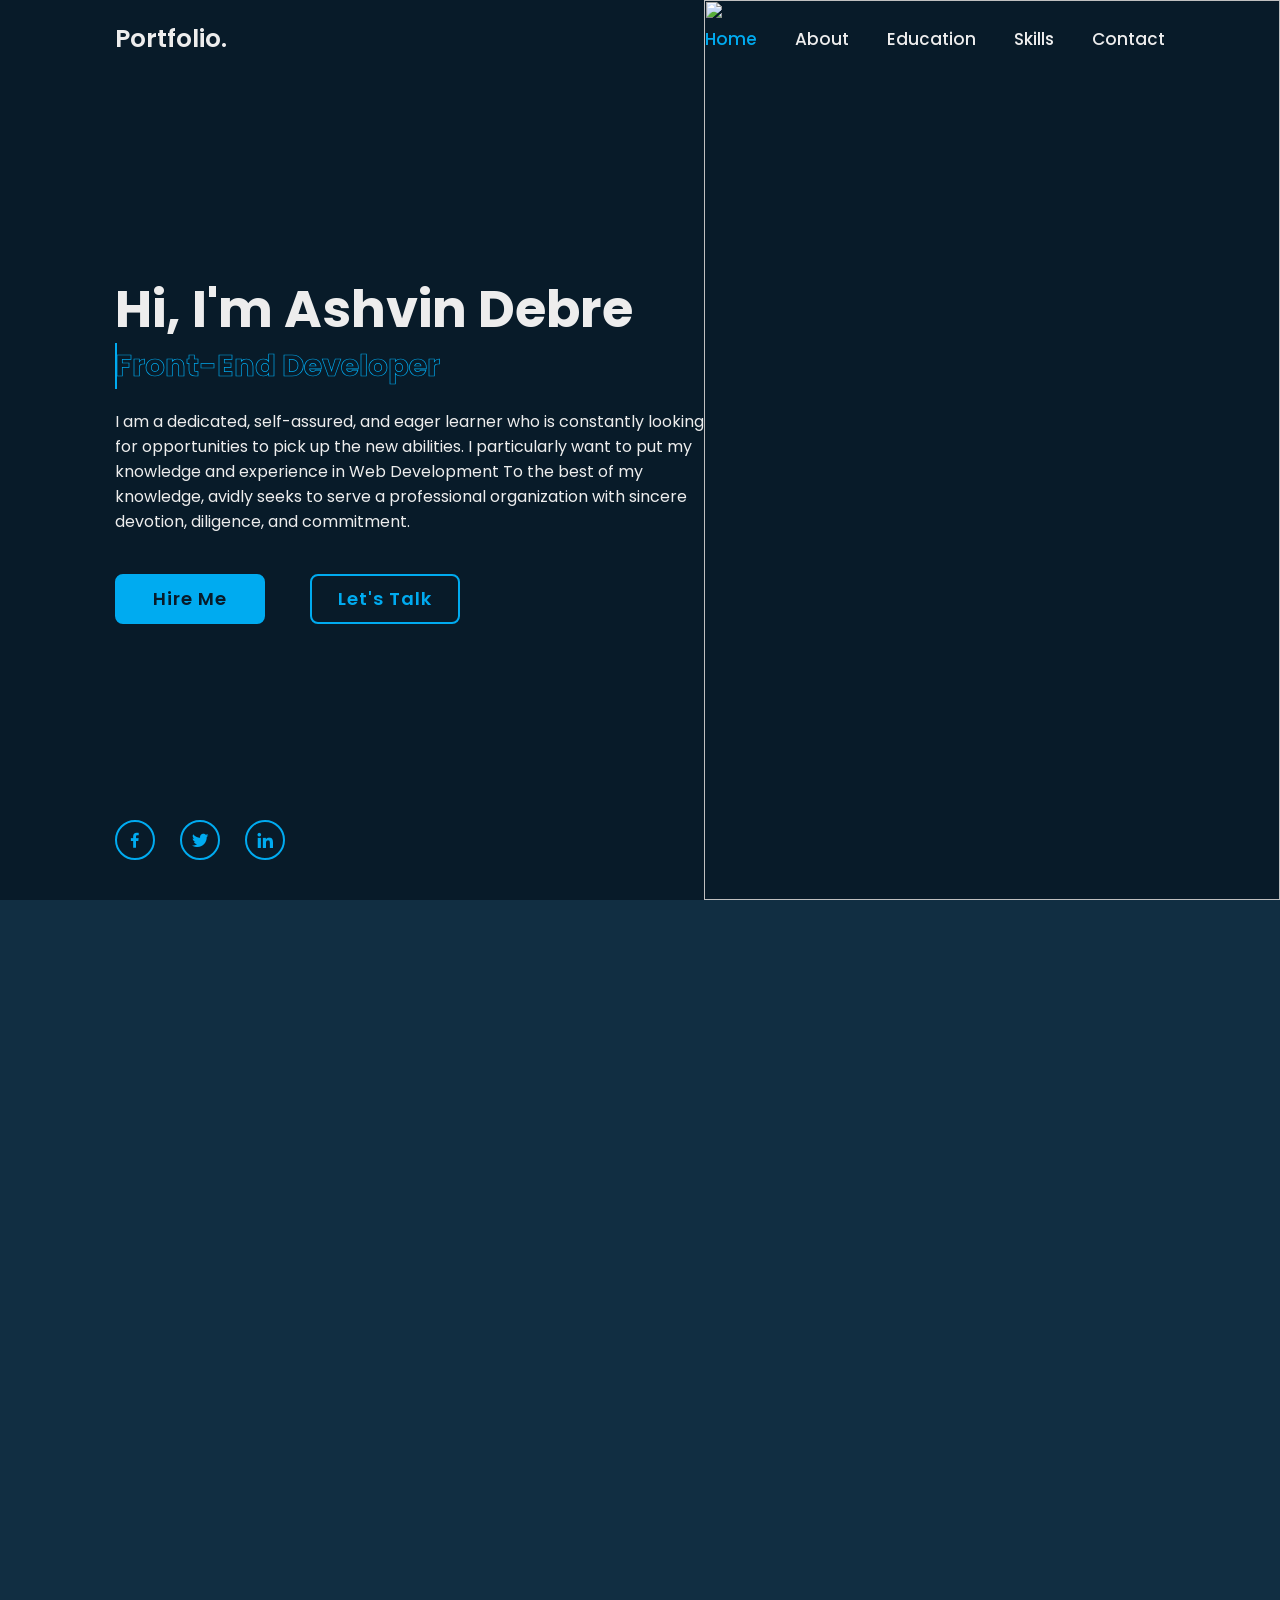
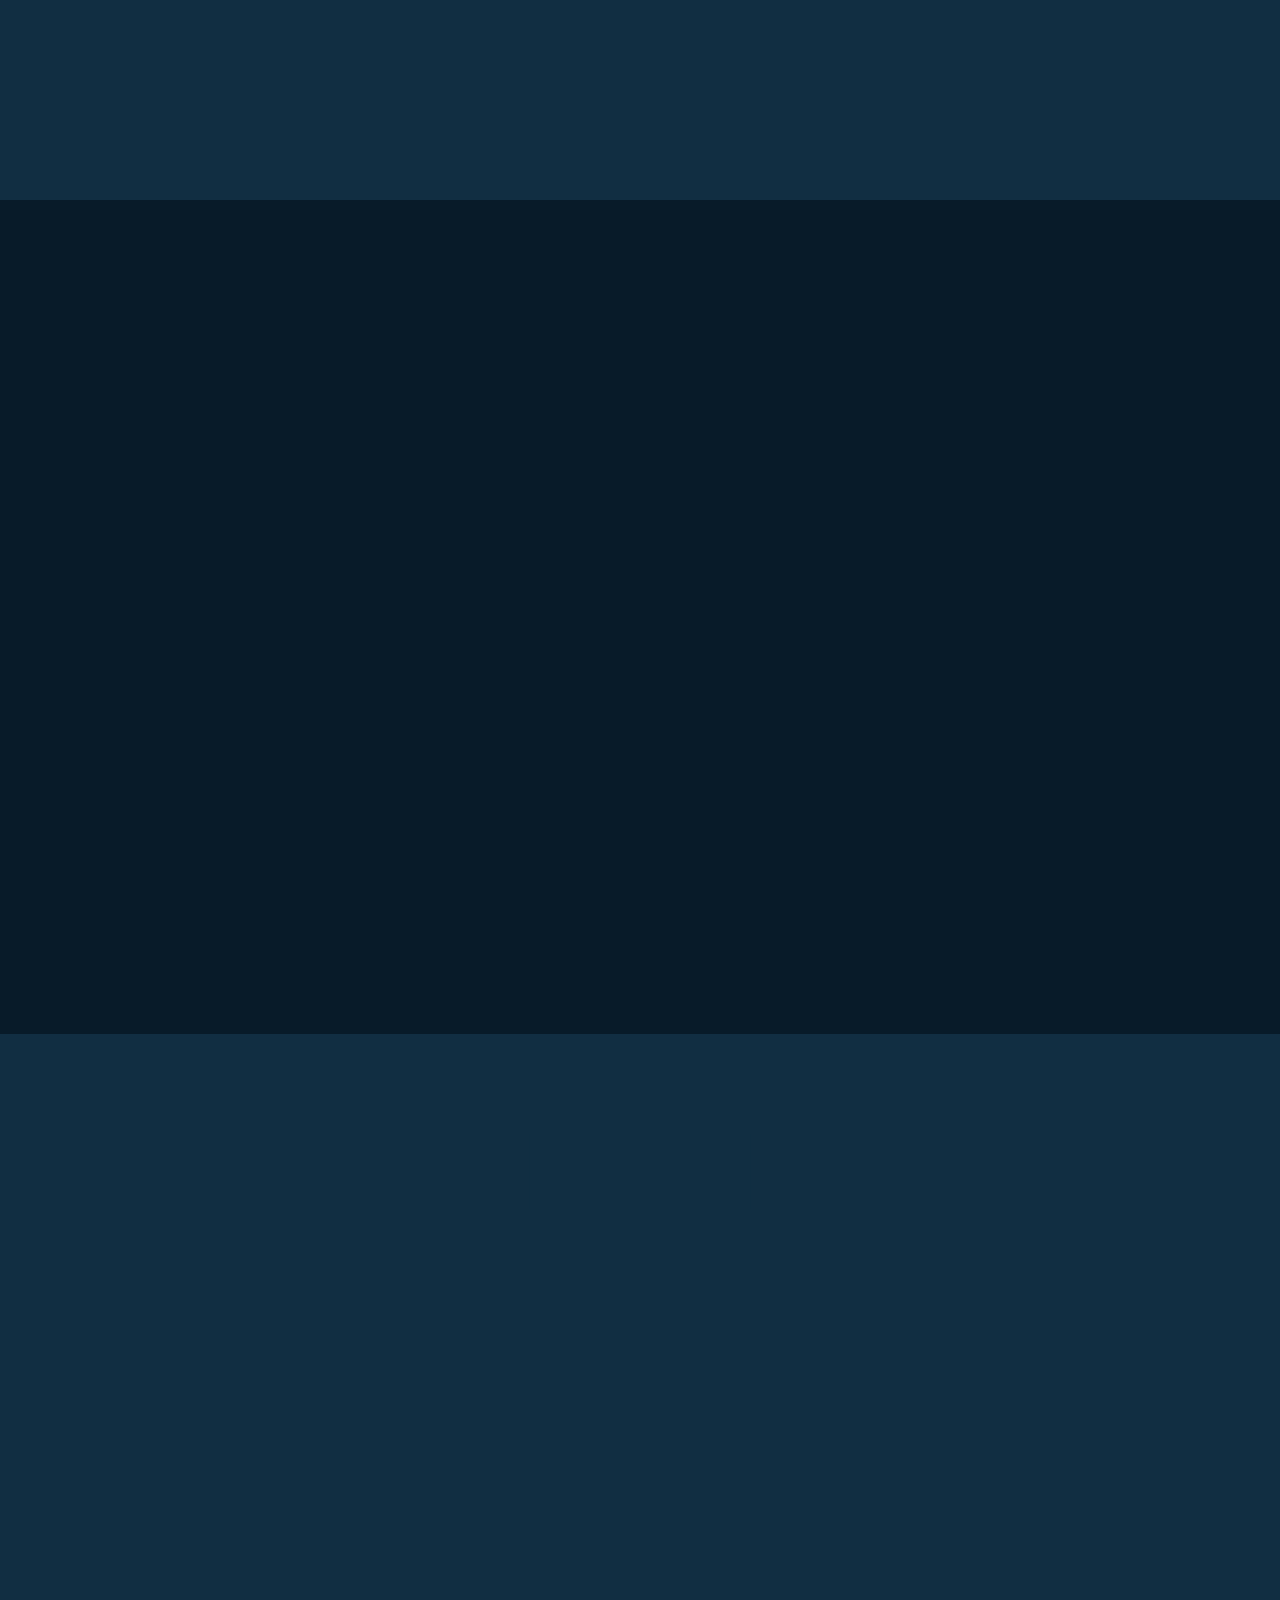
==== index.html @ 617d9e07 "Add files via upload" ====
<!DOCTYPE html>
<html lang="en">

<head>
    <meta charset="UTF-8">
    <meta http-equiv="X-UA-Compatible" content="IE=edge">
    <meta name="viewport" content="width=device-width, initial-scale=1.0">
    <title>Responsive Potfolio</title>

    <link rel="stylesheet" href="style.css">

 
    <link href='https://unpkg.com/boxicons@2.1.4/css/boxicons.min.css' rel='stylesheet'>
</head>

<body>
    <header class="header">
        <a href="#" class="logo">Portfolio.<span class="animate" style="--i:1;"></span></a>

        <div class="bx bx-menu" id="menu-icon"><span class="animate" style="--i:2;"></span></div>

        <nav class="navbar">
            <a href="#home" class="active">Home</a>
            <a href="#about">About</a>
            <a href="#education">Education</a>
            <a href="#skills">Skills</a>
            <a href="#contact">Contact</a>

            <span class="active-nav"></span>
            <span class="animate" style="--i:2;"></span>
        </nav>
    </header>
    <section class="home show-animate" id="home">
        <div class="home-content">
            <h1>Hi, I'm <span>Ashvin Debre</span><span class="animate" style="--i:2;"></span></h1>
            <div class="text-animate">
                <h3>Front-End Developer</h3>
                <span class="animate" style="--i:3;"></span>
            </div>
            <p>I am a dedicated, self-assured, and eager learner who is constantly looking for opportunities to pick up
                the new abilities.
                I particularly want to put my knowledge and experience in Web Development 
                To the best of my knowledge, avidly seeks to serve a professional organization with sincere devotion,
                diligence, and commitment.
                <span class="animate" style="--i:4;"></span>
            </p>

            <div class="btn-box">
                <a href="#" class="btn">Hire Me</a>
                <a href="#" class="btn">Let's Talk</a>
                <span class="animate" style="--i:5;"></span>
            </div>
        </div>

        <div class="home-sci">
            <a href="#"><i class='bx bxl-facebook'></i></a>
            <a href="#"><i class='bx bxl-twitter'></i></a>
            <a href="https://www.linkedin.com/in/ashvin-debre-424346283 "><i class='bx bxl-linkedin'></i></a>
            <span class="animate" style="--i:6;"></span>
        </div>

        <div class="home-imgHover">
            <img src="web.jpg" alt="">
        </div>
        <span class="animate home-img" style="--i:7;"></span>
    </section>
    <section class="about" id="about">
        <h2 class="heading">About <span>Me</span><span class="animate scroll" style="--i:1;"></span></h2>

        <div class="about-img">
            <img src="Ashvin.jpg" alt="">
            <span class="circle-spin"></span>
            <span class="animate scroll" style="--i:2;"></span>
        </div>

        <div class="about-content">
            <h3>Hi there! Glad to see you here.<span class="animate scroll" style="--i:3;"></span></h3>
            <p>Hello! Ashvin Debre here. A technology fanatic!<br>
                Currently, I am enrolled in the Department of
                Computer Science and Engineering at Prof Ram Meghe College of Engineering & Management Badnera.
                My early education was
                completed from Maharashtra Vidhyalaya Pune.
                <span class="animate scroll" style="--i:4;"></span>
            </p>

            <div class="btn-box btns">
                <a href="#contact" class="btn">Contact Me</a>
                <span class="animate scroll" style="--i:5;"></span>
            </div>
        </div>
    </section>
    <section class="education" id="education">
        <h2 class="heading">My <span>Journey</span><span class="animate scroll" style="--i:1;"></span></h2>

        <div class="education-row">
            <div class="education-column">
                <h3 class="title">Education<span class="animate scroll" style="--i:2;"></span></h3>

                <div class="education-box">
                    <div class="education-content">
                        <div class="content">
                            <div class="year"><i class='bx bxs-calendar'></i> 2019 - 2020</div>
                            <h3>SSC-Board</h3>
                            <p>My ssc board is completed from SFL High School,Dhamangoan with 87.20% scored</p>
                        </div>
                    </div>

                    <div class="education-content">
                        <div class="content">
                            <div class="year"><i class='bx bxs-calendar'></i> 2021 - 2022</div>
                            <h3>HSC-Board</h3>
                            <p>My hsc board is completed from Maharashtra Vidhyalaya Pune with 77.40% Scored</p>
                        </div>
                    </div>

                    <div class="education-content">
                        <div class="content">
                            <div class="year"><i class='bx bxs-calendar'></i> 2022 - 2026</div>
                            <h3>Bachelor of Engineering</h3>
                            <p>I am currently studing in Prof Ram Meghe College of Engineering & Management Badnera and my current CGPA is 7.54 </p>
                        </div>
                    </div>

                    <span class="animate scroll" style="--i:3;"></span>
                </div>
            </div>

            <div class="education-column">
                <h3 class="title">Experience<span class="animate scroll" style="--i:5;"></span></h3>

                <div class="education-box">
                    <div class="education-content">
                        <div class="content">
                            <div class="year"><i class='bx bxs-calendar'></i>5 aug 2024 - 5 sept 2024</div>
                            <h3>Codsoft - Company</h3>
                            <p>i completed my internship from codsoft pvt.ltd in web-development field</p>
                        </div>
                    </div>

                    <div class="education-content">
                        <div class="content">
                            <div class="year"><i class='bx bxs-calendar'></i> 1 sept 2024 - 1 oct 2024</div>
                            <h3>Octanet - Company</h3>
                            <p>i am working in octanet pvt.ltd in web-development field for 1 month</p>
                        </div>
                    </div>

                   

                    <span class="animate scroll" style="--i:6;"></span>
                </div>
            </div>
        </div>
    </section>
    <section class="skills" id="skills">
        <h2 class="heading">My <span>Skills</span><span class="animate scroll" style="--i:1;"></span></h2>

        <div class="skills-row">
            <div class="skills-column">
                <h3 class="title">Coding Skills<span class="animate scroll" style="--i:2;"></span></h3>

                <div class="skills-box">
                    <div class="skills-content">
                        <div class="progress">
                            <h3>HTML <span>90%</span></h3>
                            <div class="bar"><span></span></div>
                        </div>

                        <div class="progress">
                            <h3>CSS <span>80%</span></h3>
                            <div class="bar"><span></span></div>
                        </div>

                        <div class="progress">
                            <h3>JavaScript <span>65%</span></h3>
                            <div class="bar"><span></span></div>
                        </div>

                        <div class="progress">
                            <h3>Python <span>75%</span></h3>
                            <div class="bar"><span></span></div>
                        </div>
                    </div>

                    <span class="animate scroll" style="--i:3;"></span>
                </div>
            </div>

            <div class="skills-column">
                <h3 class="title">Professional Skills<span class="animate scroll" style="--i:5;"></span></h3>

                <div class="skills-box">
                    <div class="skills-content">
                        <div class="progress">
                            <h3>Communication <span>95%</span></h3>
                            <div class="bar"><span></span></div>
                        </div>

                        <div class="progress">
                            <h3>Web Development <span>70%</span></h3>
                            <div class="bar"><span></span></div>
                        </div>

                        <div class="progress">
                            <h3>Leadership <span>75%</span></h3>
                            <div class="bar"><span></span></div>
                        </div>

                        <div class="progress">
                            <h3>Problem solving <span>67%</span></h3>
                            <div class="bar"><span></span></div>
                        </div>
                    </div>

                    <span class="animate scroll" style="--i:6;"></span>
                </div>
            </div>
        </div>
    </section>
    <section class="contact" id="contact">
        <h2 class="heading">Contact <span>Me</span><span class="animate scroll" style="--i:1;"></span></h2>

        <form action="#">
            <div class="input-box">
                <div class="input-field">
                    <input type="text" placeholder="Full Name" required>
                    <span class="focus"></span>
                </div>
                <div class="input-field">
                    <input type="text" placeholder="Email" required>
                    <span class="focus"></span>
                </div>

                <span class="animate scroll" style="--i:3;"></span>
            </div>
            <div class="input-box">
                <div class="input-field">
                    <input type="number" placeholder="Mobile Number" required>
                    <span class="focus"></span>
                </div>
                <div class="input-field">
                    <input type="text" placeholder="Email Subject" required>
                    <span class="focus"></span>
                </div>

                <span class="animate scroll" style="--i:5;"></span>
            </div>

            <div class="textarea-field">
                <textarea name="" id="" cols="30" rows="10" placeholder="Your Message" required></textarea>
                <span class="focus"></span>

                <span class="animate scroll" style="--i:7;"></span>
            </div>

            <div class="btn-box btns">
                <button type="submit" class="btn">Submit</button>

                <span class="animate scroll" style="--i:9;"></span>
            </div>
        </form>
    </section>
    <footer class="footer">
        <div class="footer-text">
            <p>Copyright &copy; 2024 | Designed and
                Maintenance by Ashvin Debre | All
                Rights Reserved</p>

            <span class="animate scroll" style="--i:1;"></span>
        </div>

        <div class="footer-iconTop">
            <a href="#"><i class='bx bx-up-arrow-alt'></i></a>

            <span class="animate scroll" style="--i:3;"></span>
        </div>
    </footer>


    <script src="script.js"></script>
</body>
</html>
---- style.css ----
@import url('https://fonts.googleapis.com/css2?family=Poppins:wght@300;400;500;600;800;900&display=swap');

* {
    margin: 0;
    padding: 0;
    box-sizing: border-box;
    text-decoration: none;
    border: none;
    outline: none;
    scroll-behavior: smooth;
    font-family: 'Poppins', sans-serif;
}

:root {
    --bg-color: #081b29;
    --second-bg-color: #112e42;
    --text-color: #ededed;
    --main-color: #00abf0;
}

html {
    font-size: 62.5%;
    overflow-x: hidden;
}

body {
    background: var(--bg-color);
    color: var(--text-color);
}

.header {
    position: fixed;
    top: 0;
    left: 0;
    width: 100%;
    padding: 2rem 9%;
    background: transparent;
    display: flex;
    justify-content: space-between;
    align-items: center;
    z-index: 100;
    transition: .3s;
}

.header.sticky {
    background: var(--bg-color);
}

.logo {
    position: relative;
    font-size: 2.5rem;
    color: var(--text-color);
    font-weight: 600;
}

.navbar {
    position: relative;
}

.navbar a {
    font-size: 1.7rem;
    color: var(--text-color);
    font-weight: 500;
    margin-left: 3.5rem;
    transition: .3s;
}

.navbar a:hover,
.navbar a.active {
    color: var(--main-color);
}

#menu-icon {
    position: relative;
    font-size: 3.6rem;
    color: var(--text-color);
    cursor: pointer;
    display: none;
}

section {
    min-height: 100vh;
    padding: 10rem 9% 2rem;
}

.home {
    display: flex;
    align-items: center;
    padding: 0 9%;
    background: url('/images/home.jpg') no-repeat;
    background-size: cover;
    background-position: center;
}

.home-content {
    max-width: 60rem;
    z-index: 99;
}

.home-content h1 {
    position: relative;
    display: inline-block;
    font-size: 5.12rem; /* change here */
    font-weight: 700;
    line-height: 1.3;
}

.home-content h1 span {
    color: var(--text-color);
}

.home-content .text-animate {
    position: relative;
    width: 32.8rem;
}

.home-content .text-animate h3 {
    /* change here */
    font-size: 3.05rem;
    font-weight: 700;
    color: transparent;
    -webkit-text-stroke: .7px var(--main-color);
    background-image: linear-gradient(var(--main-color), var(--main-color));
    background-repeat: no-repeat;
    background-clip: text;
    background-position: -33rem 0;
}

.home.show-animate .home-content .text-animate h3 {
    animation: homeBgText 6s linear infinite;
    animation-delay: 2s;
}

.home-content .text-animate h3::before {
    content: '';
    position: absolute;
    top: 0;
    left: 0;
    width: 0;
    height: 100%;
    border-right: 2px solid var(--main-color);
    z-index: -1;
}

.home.show-animate .home-content .text-animate h3::before {
    animation: homeCursorText 6s linear infinite;
    animation-delay: 2s;
}

.home-content p {
    position: relative;
    font-size: 1.6rem;
    margin: 2rem 0 4rem;
}

.btn-box {
    position: relative;
    display: flex;
    justify-content: space-between;
    width: 34.5rem;
    height: 5rem;
}

.btn-box .btn {
    position: relative;
    display: inline-flex;
    justify-content: center;
    align-items: center;
    width: 15rem;
    height: 100%;
    background: var(--main-color);
    border: .2rem solid var(--main-color);
    border-radius: .8rem;
    font-size: 1.8rem;
    font-weight: 600;
    letter-spacing: .1rem;
    color: var(--bg-color);
    z-index: 1;
    overflow: hidden;
    transition: .5s;
}

.btn-box .btn:hover {
    color: var(--main-color);
}

.btn-box .btn:nth-child(2) {
    background: transparent;
    color: var(--main-color);
}

.btn-box .btn:nth-child(2):hover {
    color: var(--bg-color);
}

.btn-box .btn:nth-child(2)::before {
    background: var(--main-color);
}

.btn-box .btn::before {
    content: '';
    position: absolute;
    top: 0;
    left: 0;
    width: 0;
    height: 100%;
    background: var(--bg-color);
    z-index: -1;
    transition: .5s;
}

.btn-box .btn:hover::before {
    width: 100%;
}

.home-sci {
    position: absolute;
    bottom: 4rem;
    width: 170px;
    display: flex;
    justify-content: space-between;
}

.home-sci a {
    position: relative;
    display: inline-flex;
    justify-content: center;
    align-items: center;
    width: 40px;
    height: 40px;
    background: transparent;
    border: .2rem solid var(--main-color);
    border-radius: 50%;
    font-size: 20px;
    color: var(--main-color);
    z-index: 1;
    overflow: hidden;
    transition: .5s;
}

.home-sci a:hover {
    color: var(--bg-color);
}

.home-sci a::before {
    content: '';
    position: absolute;
    top: 0;
    left: 0;
    width: 0;
    height: 100%;
    background: var(--main-color);
    z-index: -1;
    transition: .5s;
}

.home-sci a:hover::before {
    width: 100%;
}

.home-imgHover {
    position: absolute;
    top: 0;
    right: 0;
    width: 45%;
    height: 100%;
    background: transparent;
    transition: 3s;
}

.home-imgHover img{
    height: 100%;
    width: 100%;
    display: block;
}

.home-imgHover:hover {
    background: var(--bg-color);
    opacity: .8;
}

.about {
    display: flex;
    justify-content: center;
    align-items: center;
    flex-direction: column;
    gap: 2rem;
    background: var(--second-bg-color);
    padding-bottom: 6rem;
}

.heading {
    position: relative;
    font-size: 5rem;
    margin-bottom: 3rem;
    text-align: center;
}

span {
    color: var(--main-color);
}

.about-img {
    position: relative;
    width: 25rem;
    height: 25rem;
    border-radius: 50%;
    display: flex;
    justify-content: center;
    align-items: center;
}

.about-img img {
    width: 90%;
    border-radius: 50%;
    border: .2rem solid var(--main-color);
    height: 90%;
}

.about-img .circle-spin {
    position: absolute;
    top: 50%;
    left: 50%;
    transform: translate(-50%, -50%) rotate(0);
    width: 100%;
    height: 100%;
    border-radius: 50%;
    border-top: .2rem solid var(--second-bg-color);
    border-bottom: .2rem solid var(--second-bg-color);
    border-left: .2rem solid var(--main-color);
    border-right: .2rem solid var(--main-color);
    animation: aboutSpinner 8s linear infinite;
}

.about-content {
    text-align: center;
}

.about-content h3 {
    position: relative;
    display: inline-block;
    font-size: 2.6rem;
}

.about-content p {
    position: relative;
    font-size: 1.6rem;
    margin: 2rem 0 3rem;
}

.btn-box.btns {
    display: inline-block;
    width: 15rem;
}

.btn-box.btns a::before {
    background: var(--second-bg-color);
}

.education {
    display: flex;
    justify-content: center;
    align-items: center;
    flex-direction: column;
    min-height: auto;
    padding-bottom: 5rem;
}

.education .education-row {
    display: flex;
    flex-wrap: wrap;
    gap: 5rem;
}

.education-row .education-column {
    flex: 1 1 40rem;
}

.education-column .title {
    position: relative;
    display: inline-block;
    font-size: 2.5rem;
    margin: 0 0 1.5rem 2rem;
}

.education-column .education-box {
    position: relative;
    border-left: .2rem solid var(--main-color);
}

.education-box .education-content {
    position: relative;
    padding-left: 2rem;
}

.education-box .education-content::before {
    content: '';
    position: absolute;
    top: 0;
    left: -1.1rem;
    width: 2rem;
    height: 2rem;
    background: var(--main-color);
    border-radius: 50%;
}

.education-content .content {
    position: relative;
    padding: 1.5rem;
    border: .2rem solid var(--main-color);
    border-radius: .6rem;
    margin-bottom: 2rem;
    overflow: hidden;
}

.education-content .content::before {
    content: '';
    position: absolute;
    top: 0;
    left: 0;
    width: 0;
    height: 100%;
    background: var(--second-bg-color);
    z-index: -1;
    transition: .5s;
}

.education-content .content:hover::before {
    width: 100%;
}

.education-content .content .year {
    font-size: 1.5rem;
    color: var(--main-color);
    padding-bottom: .5rem;
}

.education-content .content .year i {
    padding-right: .5rem;
}

.education-content .content h3 {
    font-size: 2rem;
}

.education-content .content p {
    font-size: 1.6rem;
    padding-top: .5rem;
}

.skills {
    min-height: auto;
    padding-bottom: 7rem;
    background: var(--second-bg-color);
}

.skills h2 {
    display: inline-block;
    left: 50%;
    transform: translateX(-50%);
}

.skills .skills-row {
    display: flex;
    flex-wrap: wrap;
    gap: 5rem;
}

.skills-row .skills-column {
    flex: 1 1 40rem;
}

.skills-column .title {
    position: relative;
    display: inline-block;
    font-size: 2.5rem;
    margin: 0 0 1.5rem;
}

.skills-column .skills-box {
    position: relative;
}

.skills-box .skills-content {
    position: relative;
    border: .2rem solid var(--main-color);
    border-radius: .6rem;
    padding: .5rem 1.5rem;
    z-index: 1;
    overflow: hidden;
}

.skills-box .skills-content::before {
    content: '';
    position: absolute;
    top: 0;
    left: 0;
    width: 0;
    height: 100%;
    background: var(--bg-color);
    z-index: -1;
    transition: .5s;
}

.skills-box .skills-content:hover::before {
    width: 100%;
}

.skills-content .progress {
    padding: 1rem 0;
}

.skills-content .progress h3 {
    font-size: 1.7rem;
    display: flex;
    justify-content: space-between;
}

.skills-content .progress h3 span {
    color: var(--text-color);
}

.skills-content .progress .bar {
    height: 2.5rem;
    border-radius: .6rem;
    border: .2rem solid var(--main-color);
    padding: .5rem;
    margin: 1rem 0;
}

.skills-content .progress .bar span {
    display: block;
    height: 100%;
    border-radius: .3rem;
    background: var(--main-color);
}

.skills-column:nth-child(1) .skills-content .progress:nth-child(1) .bar span {
    width: 90%;
}

.skills-column:nth-child(1) .skills-content .progress:nth-child(2) .bar span {
    width: 80%;
}

.skills-column:nth-child(1) .skills-content .progress:nth-child(3) .bar span {
    width: 65%;
}

.skills-column:nth-child(1) .skills-content .progress:nth-child(4) .bar span {
    width: 75%;
}

.skills-column:nth-child(2) .skills-content .progress:nth-child(1) .bar span {
    width: 95%;
}

.skills-column:nth-child(2) .skills-content .progress:nth-child(2) .bar span {
    width: 67%;
}

.skills-column:nth-child(2) .skills-content .progress:nth-child(3) .bar span {
    width: 85%;
}

.skills-column:nth-child(2) .skills-content .progress:nth-child(4) .bar span {
    width: 60%;
}

.contact {
    min-height: auto;
    padding-bottom: 7rem;
}

.contact h2 {
    display: inline-block;
    left: 50%;
    transform: translateX(-50%);
}

.contact form {
    max-width: 70rem;
    margin: 0 auto;
    text-align: center;
}

.contact form .input-box {
    position: relative;
    display: flex;
    justify-content: space-between;
    flex-wrap: wrap;
}

.contact form .input-box .input-field {
    position: relative;
    width: 49%;
    margin: .8rem 0;
}

.contact form .input-box .input-field input,
.contact form .textarea-field textarea {
    width: 100%;
    height: 100%;
    padding: 1.5rem;
    font-size: 1.6rem;
    color: var(--text-color);
    background: transparent;
    border-radius: .6rem;
    border: .2rem solid var(--main-color);
}

.contact form .input-box .input-field input::placeholder,
.contact form .textarea-field textarea::placeholder {
    color: var(--text-color);
}

.contact form .focus {
    position: absolute;
    top: 0;
    left: 0;
    width: 0;
    height: 100%;
    background: var(--second-bg-color);
    border-radius: .6rem;
    z-index: -1;
    transition: .5s;
}

.contact form .input-box .input-field input:focus~.focus,
.contact form .input-box .input-field input:valid~.focus,
.contact form .textarea-field textarea:focus~.focus,
.contact form .textarea-field textarea:valid~.focus {
    width: 100%;
}

.contact form .textarea-field {
    position: relative;
    margin: .8rem 0 2.7rem;
    display: flex;
}

.contact form .textarea-field textarea {
    resize: none;
}

.contact form .btn-box.btns .btn {
    cursor: pointer;
}

.footer {
    display: flex;
    justify-content: space-between;
    align-items: center;
    flex-wrap: wrap;
    padding: 2rem 9%;
    background: var(--second-bg-color);
}

.footer-text,
.footer-iconTop {
    position: relative;
}

.footer-text p {
    font-size: 1.6rem;
}

.footer-iconTop a {
    position: relative;
    display: inline-flex;
    justify-content: center;
    align-items: center;
    padding: .8rem;
    background: var(--main-color);
    border: .2rem solid var(--main-color);
    border-radius: .6rem;
    z-index: 1;
    overflow: hidden;
}

.footer-iconTop a::before {
    content: '';
    position: absolute;
    top: 0;
    left: 0;
    width: 0;
    height: 100%;
    background: var(--second-bg-color);
    z-index: -1;
    transition: .5s;
}

.footer-iconTop a:hover::before {
    width: 100%;
}

.footer-iconTop a i {
    font-size: 2.4rem;
    color: var(--bg-color);
    transition: .5s;
}

.footer-iconTop a:hover i {
    color: var(--main-color);
}

/* ANIMATION RELOAD AND SCROLL */
.animate {
    position: absolute;
    top: 0;
    right: 0;
    width: 100%;
    height: 100%;
    background: var(--bg-color);
    z-index: 98;
}

.animate.home-img {
    width: 50%;
}

.logo .animate,
.navbar .animate,
#menu-icon .animate,
.home.show-animate .animate {
    animation: showRight 1s ease forwards;
    animation-delay: calc(.3s * var(--i));
}

.animate.scroll {
    transition: 1s ease;
    transition-delay: calc(.3s / var(--i));
    animation: none;
}

section:nth-child(odd) .animate.scroll,
.footer .animate.scroll {
    background: var(--second-bg-color);
}

.education .education-box .animate.scroll {
    width: 105%;
}

.about.show-animate .animate.scroll,
.education.show-animate .animate.scroll,
.skills.show-animate .animate.scroll,
.contact.show-animate .animate.scroll,
.footer.show-animate .animate.scroll {
    transition-delay: calc(.3s * var(--i));
    width: 0;
}

::-moz-selection { /* Code for Firefox */
    color: var(--second-bg-color);
    background: var(--main-color);
  }
  
::selection {
    color: var(--second-bg-color);
    background: var(--main-color);
  }


/* BREAKPOINTS */
@media (max-width: 1200px) {
    html {
        font-size: 55%;
    }
}

@media (max-width: 991px) {
    .header {
        padding: 2rem 4%;
    }

    section {
        padding: 10rem 4% 2rem;
    }

    .home {
        padding: 0 4%;
    }

    .footer {
        padding: 2rem 4%;
    }
}

@media (max-width: 850px) {
    .animate.home-img {
        width: 55%;
    }
}

@media (max-width: 768px) {
    .header {
        background: var(--bg-color);
    }

    #menu-icon {
        display: block;
    }

    .navbar {
        position: absolute;
        top: 100%;
        left: -100%;
        width: 100%;
        padding: 1rem 4%;
        background: var(--main-color);
        box-shadow: 0 .5rem 1rem rgba(0, 0, 0, .2);
        z-index: 1;
        transition: .25s ease;
        transition-delay: .25s;
    }

    .navbar.active {
        left: 0;
        transition-delay: 0s;
    }

    .navbar .active-nav {
        position: absolute;
        top: 0;
        left: -100%;
        width: 100%;
        height: 100%;
        background: var(--bg-color);
        border-top: .1rem solid rgba(0, 0, 0, .2);
        z-index: -1;
        transition: .25s ease;
        transition-delay: 0s;
    }

    .navbar.active .active-nav {
        left: 0;
        transition-delay: .25s;
    }

    .navbar a {
        display: block;
        font-size: 2rem;
        margin: 3rem 0;
        transform: translateX(-20rem);
        transition: .25s ease;
        transition-delay: 0s;
    }

    .navbar.active a {
        transform: translateX(0);
        transition-delay: .25s;
    }

    .home-imgHover {
        pointer-events: none;
        background: var(--bg-color);
        opacity: .6;
    }
}

@media (max-width: 520px) {
    html {
        font-size: 50%;
    }

    .home-content h1 {
        display: flex;
        flex-direction: column;
    }

    .home-sci {
        width: 160px;
    }

    .home-sci a {
        width: 38px;
        height: 38px;
    }
}

@media (max-width: 462px) {
    .home-content h1 {
        font-size: 5.2rem;
    }

    .education {
        padding: 10rem 4% 5rem 5%;
    }

    .contact form .input-box .input-field {
        width: 100%;
    }

    .footer {
        flex-direction: column-reverse;
    }

    .footer p {
        margin-top: 2rem;
        text-align: center;
    }
}

@media (max-width: 371px) {
    .home {
        justify-content: center;
    }

    .home-content {
        display: flex;
        align-items: center;
        flex-direction: column;
        text-align: center;
    }

    .home-content h1 {
        font-size: 5rem;
    }
}


/* KEYFRAMES ANIMATION */
@keyframes homeBgText {

    0%,
    10%,
    100% {
        background-position: -33rem 0;
    }

    65%,
    85% {
        background-position: 0 0;
    }
}

@keyframes homeCursorText {

    0%,
    10%,
    100% {
        width: 0;
    }

    65%,
    78%,
    85% {
        width: 100%;
        opacity: 1;
    }

    75%,
    81% {
        opacity: 0;
    }
}

@keyframes aboutSpinner {
    100% {
        transform: translate(-50%, -50%) rotate(360deg);
    }
}

@keyframes showRight {
    100% {
        width: 0;
    }
}
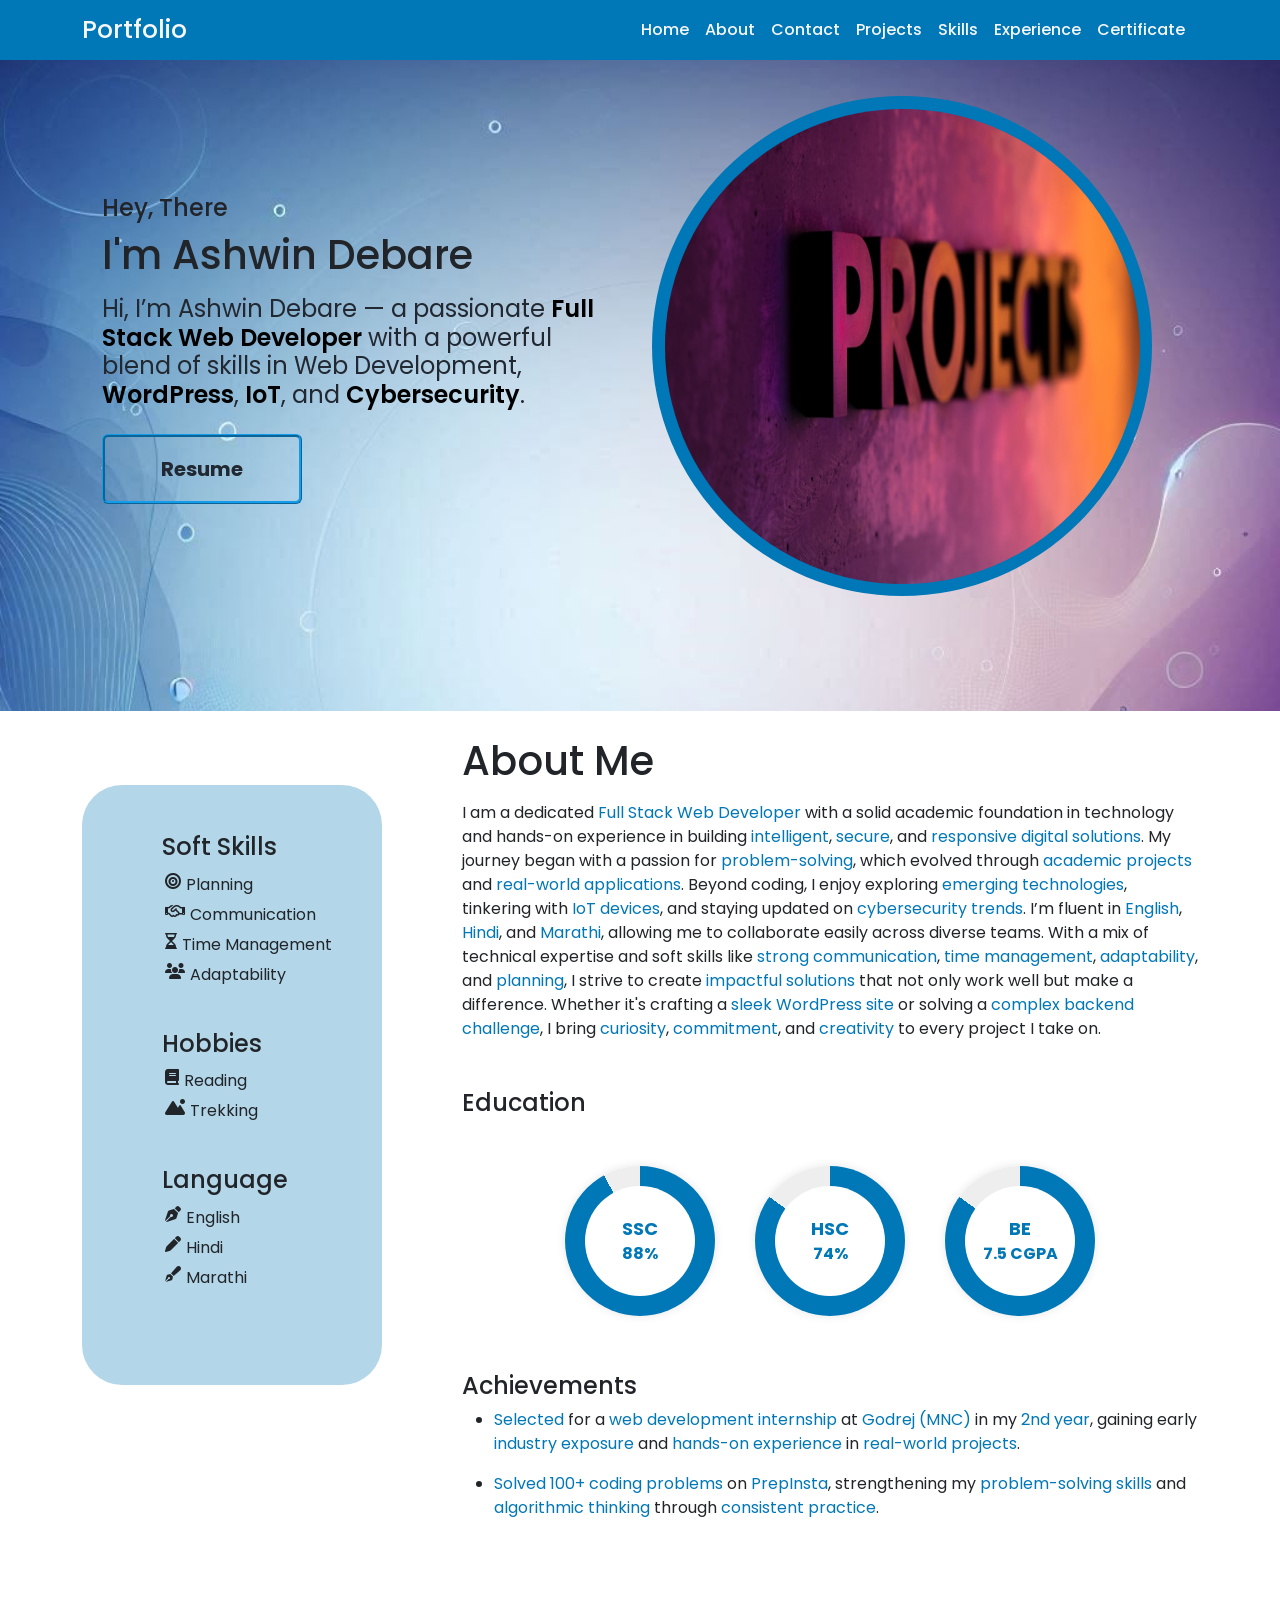
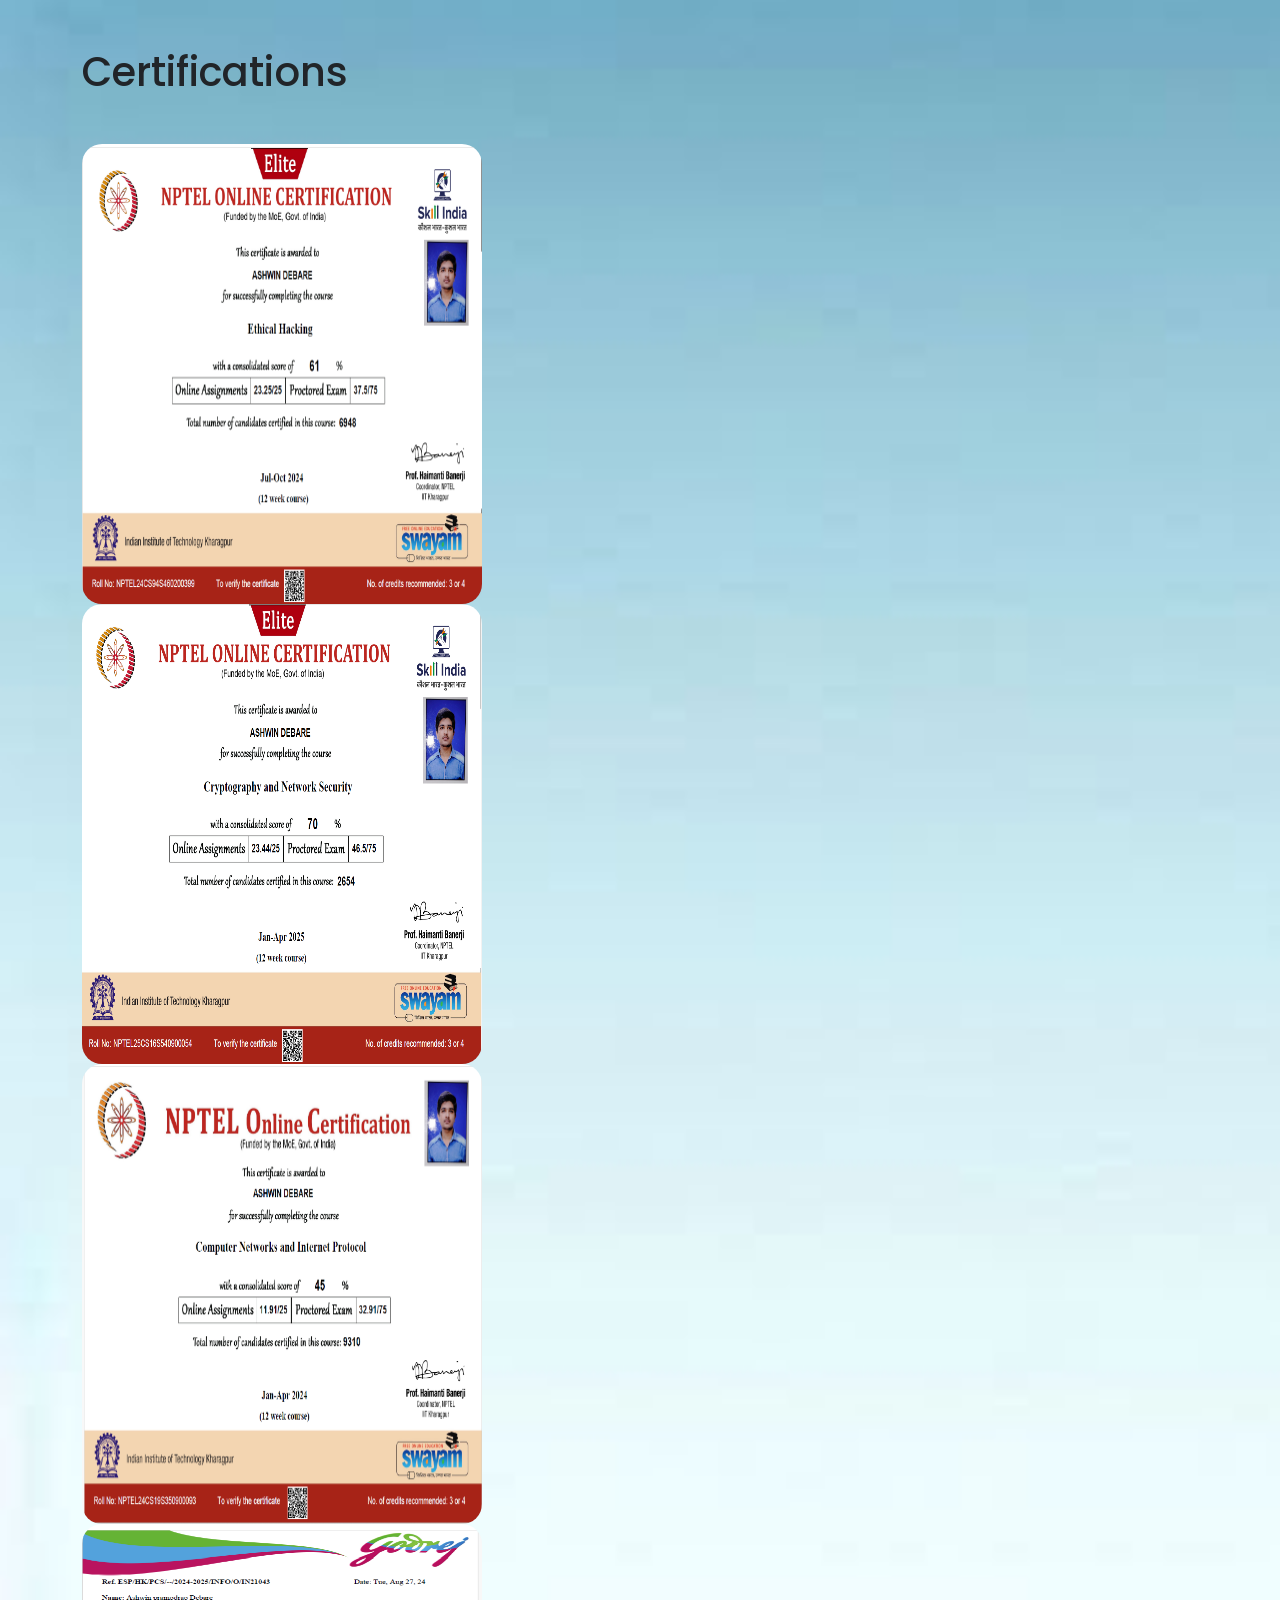
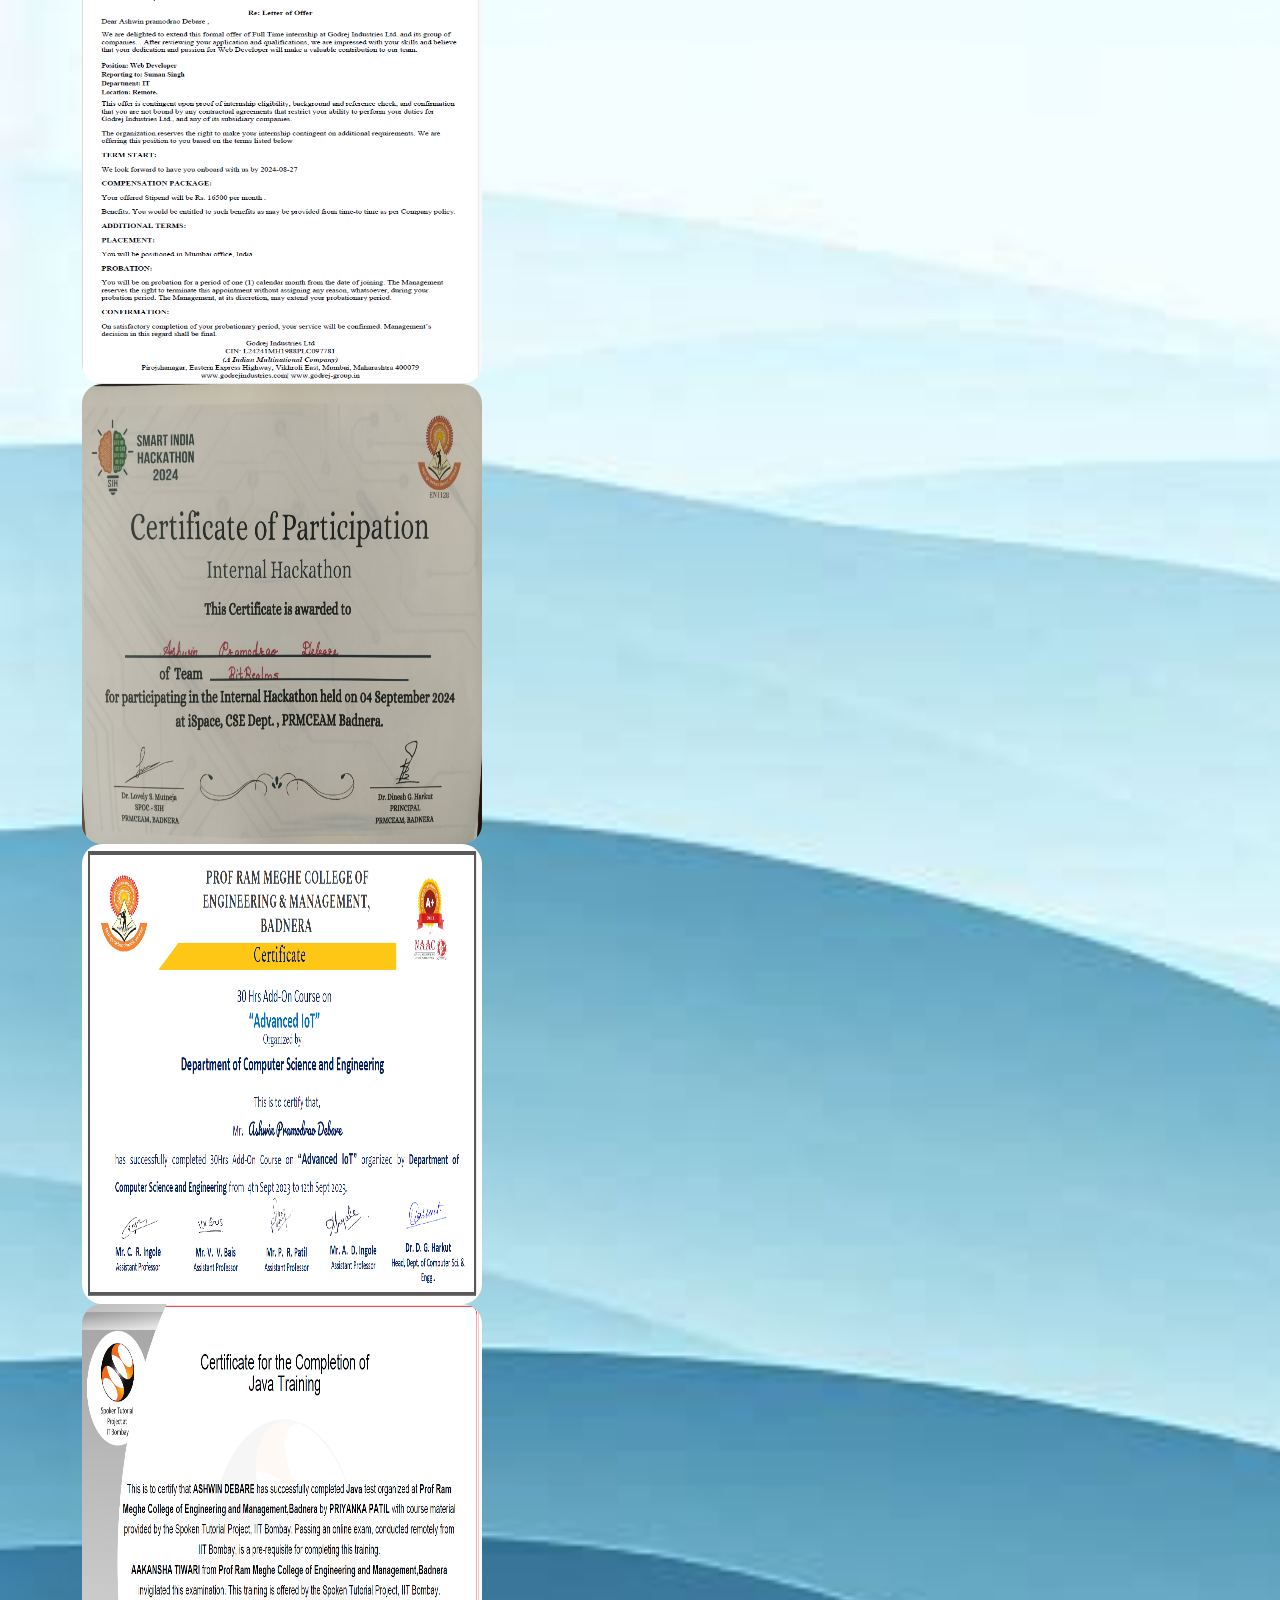
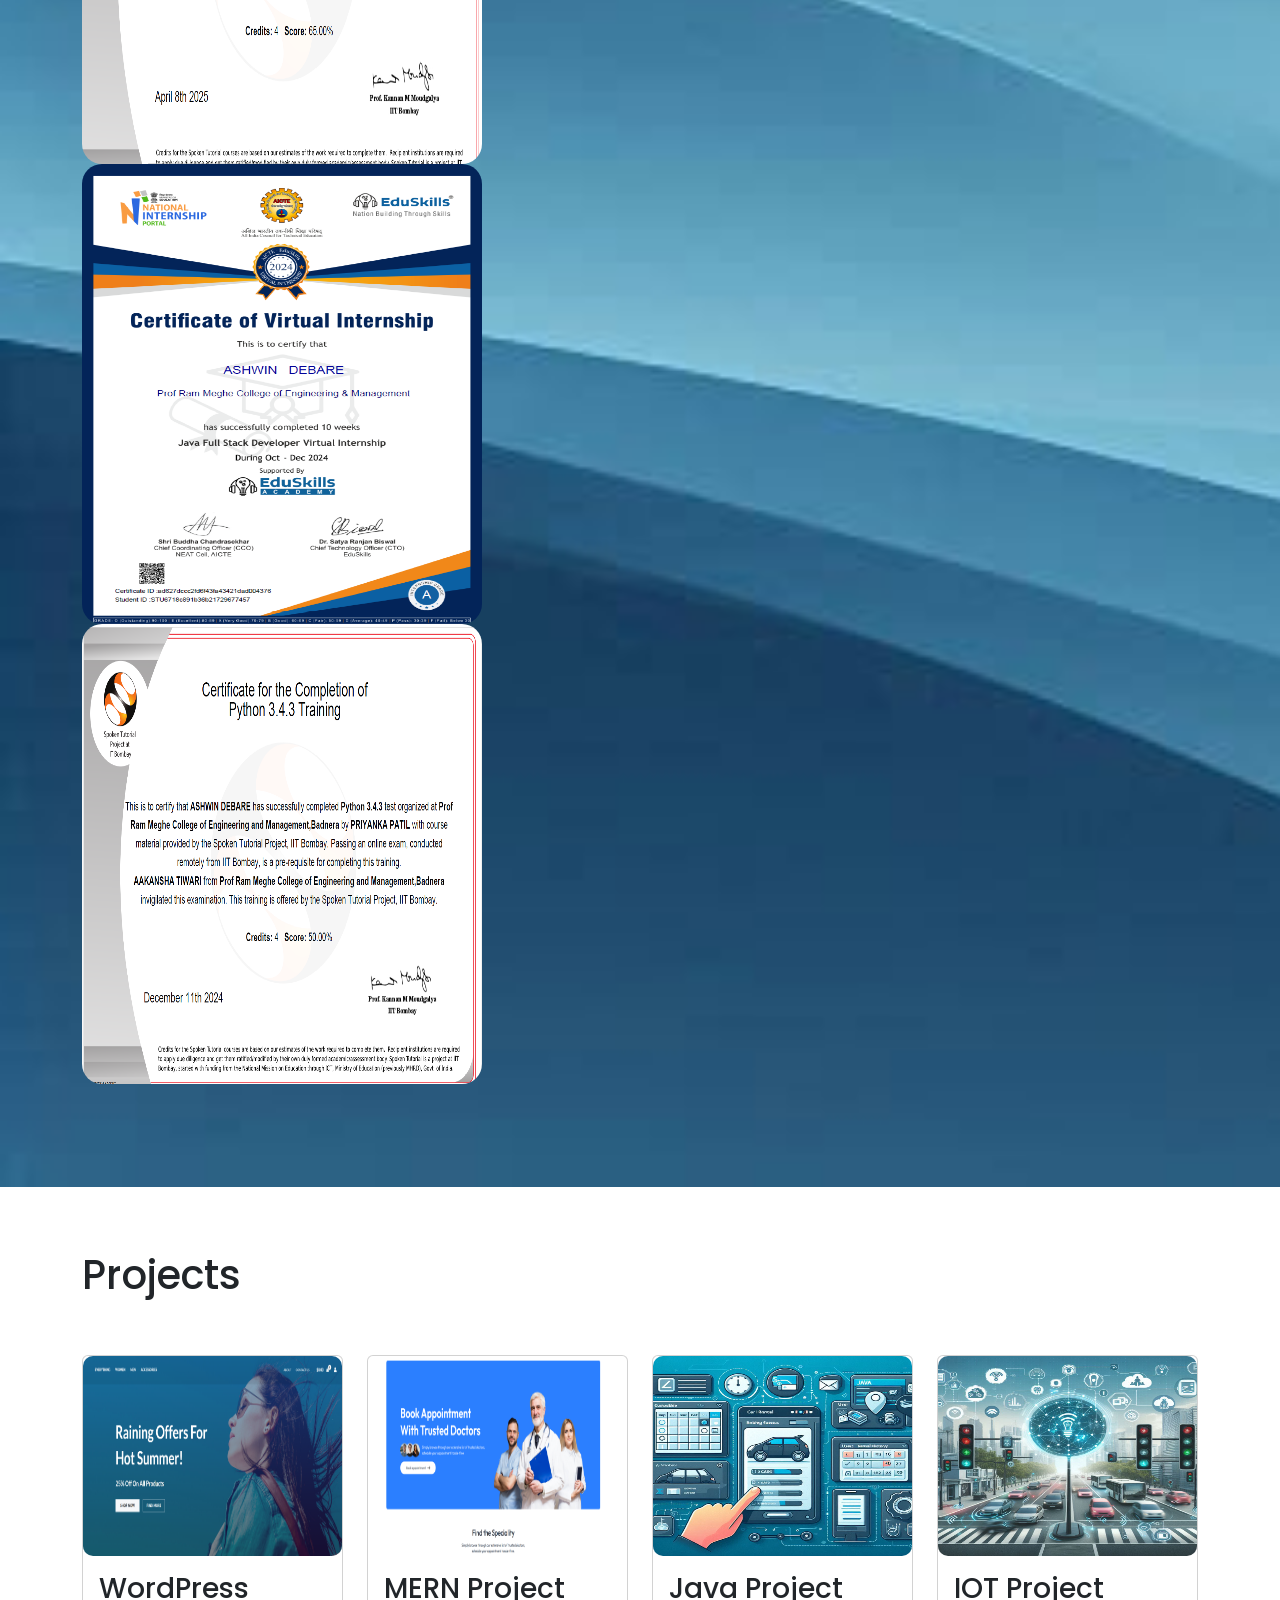
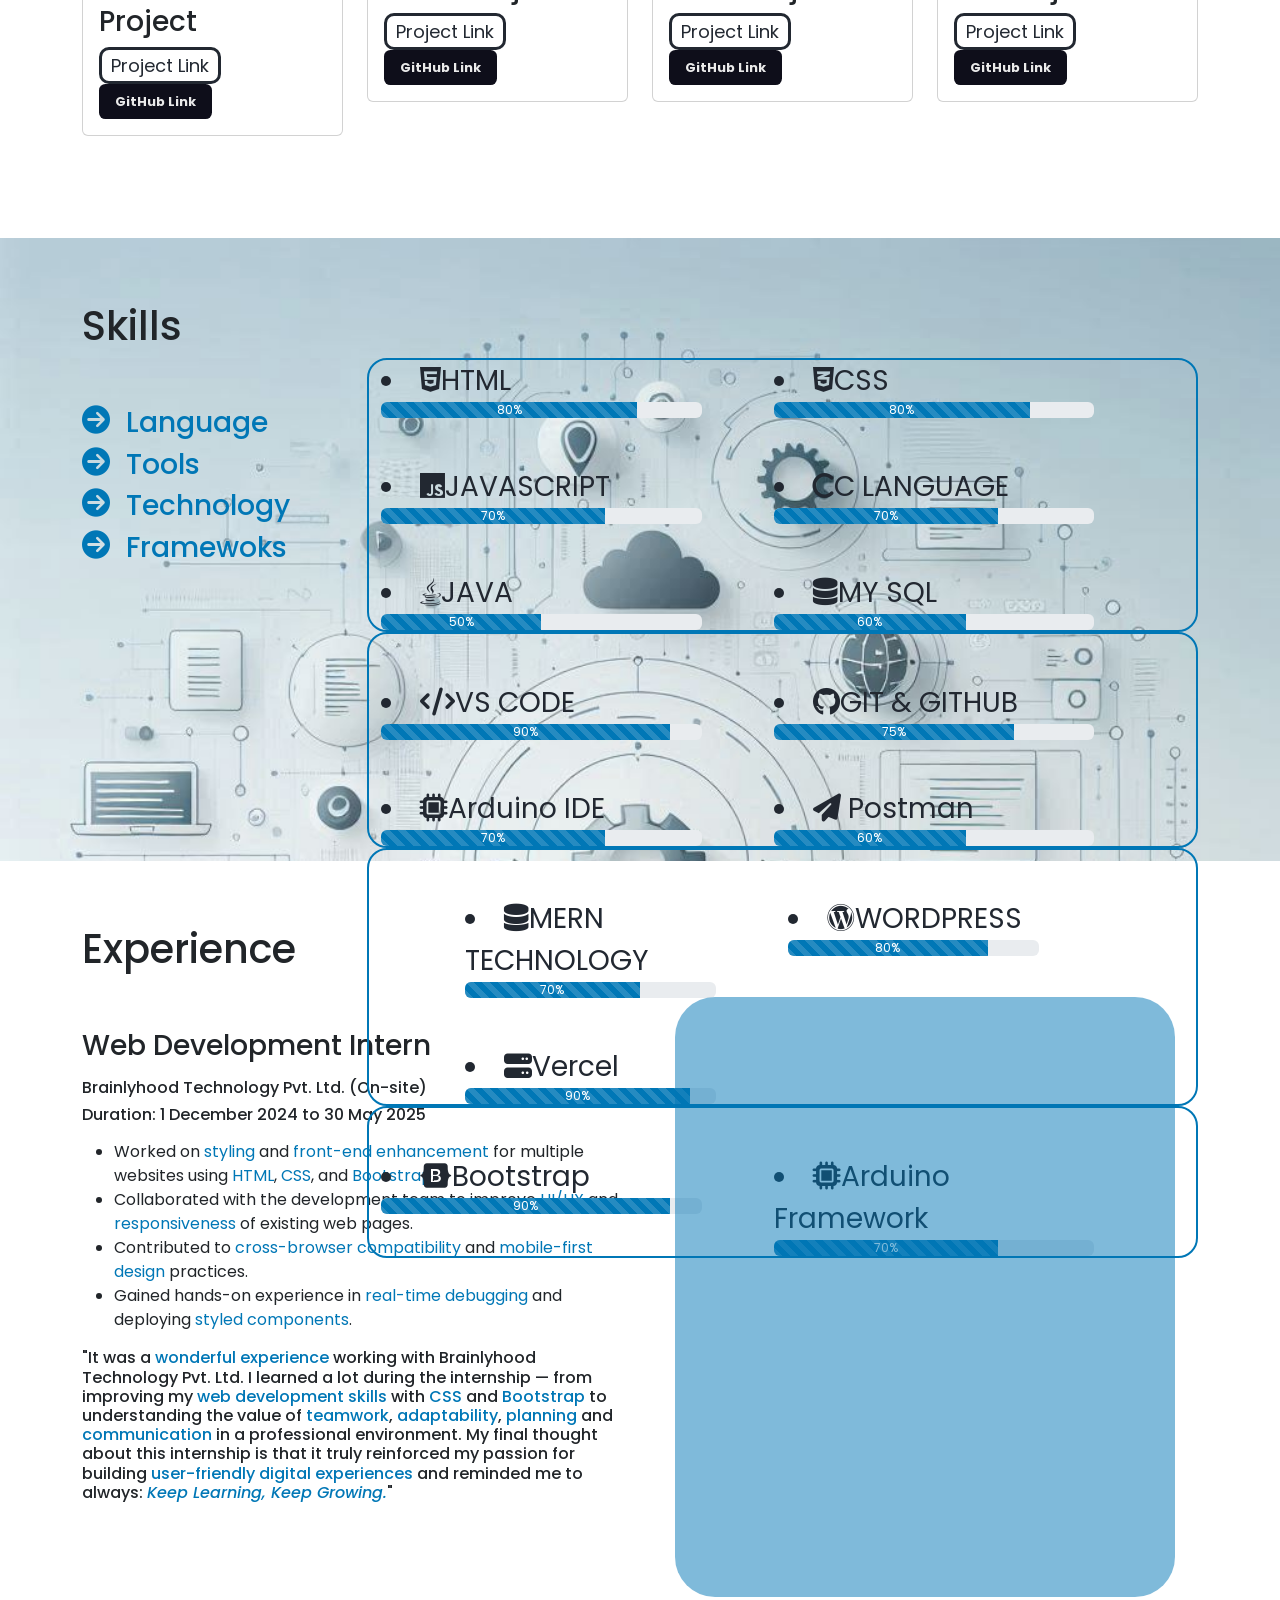
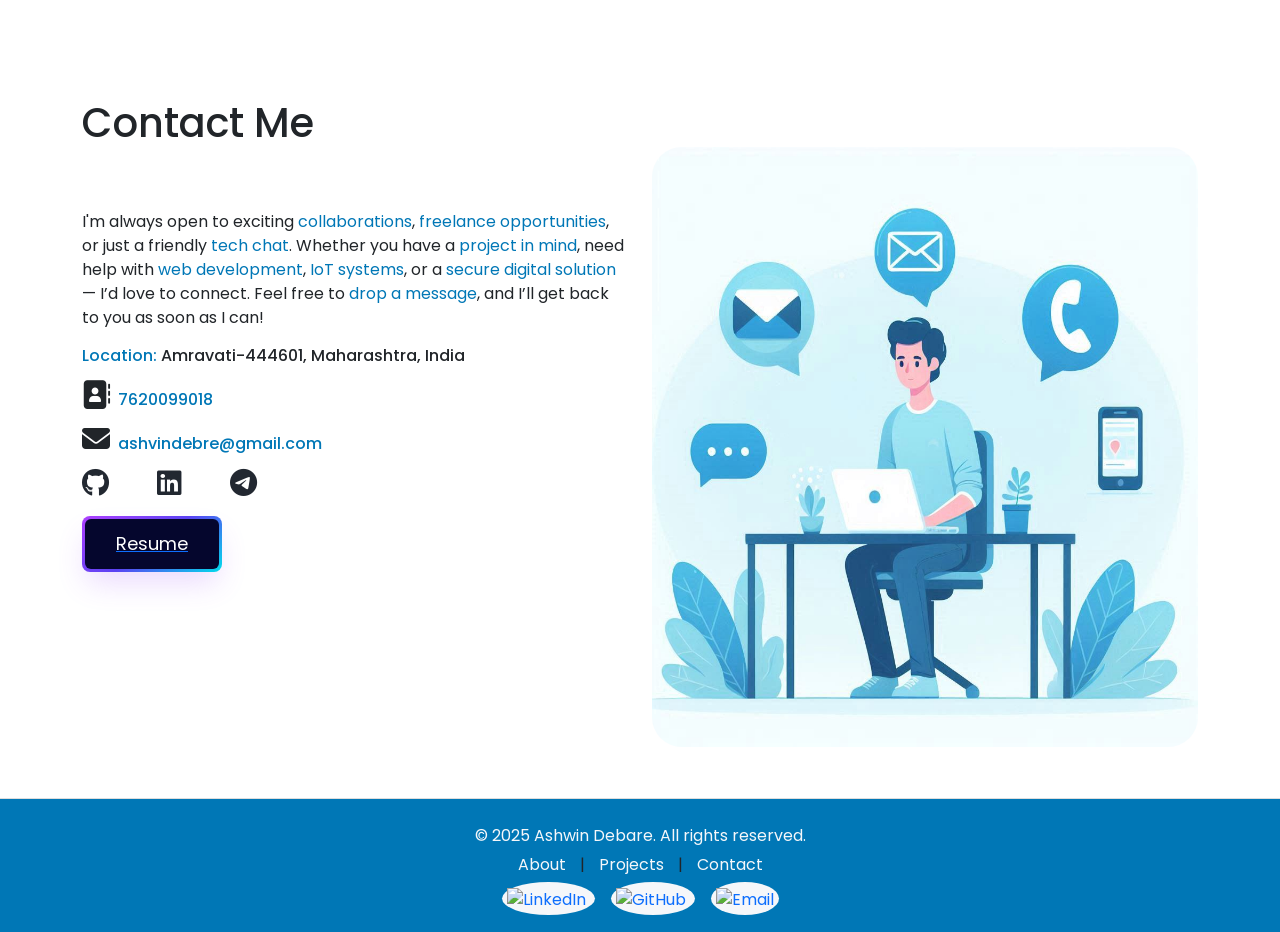
==== commit 8a625bde: "Initial commit" ====
--- a/index.html
+++ b/index.html
@@ -1,282 +1,585 @@
-<!DOCTYPE html>
-<html lang="en">
-
-<head>
-    <meta charset="UTF-8">
-    <meta http-equiv="X-UA-Compatible" content="IE=edge">
-    <meta name="viewport" content="width=device-width, initial-scale=1.0">
-    <title>Responsive Potfolio</title>
-
-    <link rel="stylesheet" href="style.css">
-
- 
-    <link href='https://unpkg.com/boxicons@2.1.4/css/boxicons.min.css' rel='stylesheet'>
-</head>
-
-<body>
-    <header class="header">
-        <a href="#" class="logo">Portfolio.<span class="animate" style="--i:1;"></span></a>
-
-        <div class="bx bx-menu" id="menu-icon"><span class="animate" style="--i:2;"></span></div>
-
-        <nav class="navbar">
-            <a href="#home" class="active">Home</a>
-            <a href="#about">About</a>
-            <a href="#education">Education</a>
-            <a href="#skills">Skills</a>
-            <a href="#contact">Contact</a>
-
-            <span class="active-nav"></span>
-            <span class="animate" style="--i:2;"></span>
-        </nav>
-    </header>
-    <section class="home show-animate" id="home">
-        <div class="home-content">
-            <h1>Hi, I'm <span>Ashvin Debre</span><span class="animate" style="--i:2;"></span></h1>
-            <div class="text-animate">
-                <h3>Front-End Developer</h3>
-                <span class="animate" style="--i:3;"></span>
-            </div>
-            <p>I am a dedicated, self-assured, and eager learner who is constantly looking for opportunities to pick up
-                the new abilities.
-                I particularly want to put my knowledge and experience in Web Development 
-                To the best of my knowledge, avidly seeks to serve a professional organization with sincere devotion,
-                diligence, and commitment.
-                <span class="animate" style="--i:4;"></span>
-            </p>
-
-            <div class="btn-box">
-                <a href="#" class="btn">Hire Me</a>
-                <a href="#" class="btn">Let's Talk</a>
-                <span class="animate" style="--i:5;"></span>
-            </div>
-        </div>
-
-        <div class="home-sci">
-            <a href="#"><i class='bx bxl-facebook'></i></a>
-            <a href="#"><i class='bx bxl-twitter'></i></a>
-            <a href="https://www.linkedin.com/in/ashvin-debre-424346283 "><i class='bx bxl-linkedin'></i></a>
-            <span class="animate" style="--i:6;"></span>
-        </div>
-
-        <div class="home-imgHover">
-            <img src="web.jpg" alt="">
-        </div>
-        <span class="animate home-img" style="--i:7;"></span>
-    </section>
-    <section class="about" id="about">
-        <h2 class="heading">About <span>Me</span><span class="animate scroll" style="--i:1;"></span></h2>
-
-        <div class="about-img">
-            <img src="Ashvin.jpg" alt="">
-            <span class="circle-spin"></span>
-            <span class="animate scroll" style="--i:2;"></span>
-        </div>
-
-        <div class="about-content">
-            <h3>Hi there! Glad to see you here.<span class="animate scroll" style="--i:3;"></span></h3>
-            <p>Hello! Ashvin Debre here. A technology fanatic!<br>
-                Currently, I am enrolled in the Department of
-                Computer Science and Engineering at Prof Ram Meghe College of Engineering & Management Badnera.
-                My early education was
-                completed from Maharashtra Vidhyalaya Pune.
-                <span class="animate scroll" style="--i:4;"></span>
-            </p>
-
-            <div class="btn-box btns">
-                <a href="#contact" class="btn">Contact Me</a>
-                <span class="animate scroll" style="--i:5;"></span>
-            </div>
-        </div>
-    </section>
-    <section class="education" id="education">
-        <h2 class="heading">My <span>Journey</span><span class="animate scroll" style="--i:1;"></span></h2>
-
-        <div class="education-row">
-            <div class="education-column">
-                <h3 class="title">Education<span class="animate scroll" style="--i:2;"></span></h3>
-
-                <div class="education-box">
-                    <div class="education-content">
-                        <div class="content">
-                            <div class="year"><i class='bx bxs-calendar'></i> 2019 - 2020</div>
-                            <h3>SSC-Board</h3>
-                            <p>My ssc board is completed from SFL High School,Dhamangoan with 87.20% scored</p>
-                        </div>
-                    </div>
-
-                    <div class="education-content">
-                        <div class="content">
-                            <div class="year"><i class='bx bxs-calendar'></i> 2021 - 2022</div>
-                            <h3>HSC-Board</h3>
-                            <p>My hsc board is completed from Maharashtra Vidhyalaya Pune with 77.40% Scored</p>
-                        </div>
-                    </div>
-
-                    <div class="education-content">
-                        <div class="content">
-                            <div class="year"><i class='bx bxs-calendar'></i> 2022 - 2026</div>
-                            <h3>Bachelor of Engineering</h3>
-                            <p>I am currently studing in Prof Ram Meghe College of Engineering & Management Badnera and my current CGPA is 7.54 </p>
-                        </div>
-                    </div>
-
-                    <span class="animate scroll" style="--i:3;"></span>
-                </div>
-            </div>
-
-            <div class="education-column">
-                <h3 class="title">Experience<span class="animate scroll" style="--i:5;"></span></h3>
-
-                <div class="education-box">
-                    <div class="education-content">
-                        <div class="content">
-                            <div class="year"><i class='bx bxs-calendar'></i>5 aug 2024 - 5 sept 2024</div>
-                            <h3>Codsoft - Company</h3>
-                            <p>i completed my internship from codsoft pvt.ltd in web-development field</p>
-                        </div>
-                    </div>
-
-                    <div class="education-content">
-                        <div class="content">
-                            <div class="year"><i class='bx bxs-calendar'></i> 1 sept 2024 - 1 oct 2024</div>
-                            <h3>Octanet - Company</h3>
-                            <p>i am working in octanet pvt.ltd in web-development field for 1 month</p>
-                        </div>
-                    </div>
-
-                   
-
-                    <span class="animate scroll" style="--i:6;"></span>
-                </div>
-            </div>
-        </div>
-    </section>
-    <section class="skills" id="skills">
-        <h2 class="heading">My <span>Skills</span><span class="animate scroll" style="--i:1;"></span></h2>
-
-        <div class="skills-row">
-            <div class="skills-column">
-                <h3 class="title">Coding Skills<span class="animate scroll" style="--i:2;"></span></h3>
-
-                <div class="skills-box">
-                    <div class="skills-content">
-                        <div class="progress">
-                            <h3>HTML <span>90%</span></h3>
-                            <div class="bar"><span></span></div>
-                        </div>
-
-                        <div class="progress">
-                            <h3>CSS <span>80%</span></h3>
-                            <div class="bar"><span></span></div>
-                        </div>
-
-                        <div class="progress">
-                            <h3>JavaScript <span>65%</span></h3>
-                            <div class="bar"><span></span></div>
-                        </div>
-
-                        <div class="progress">
-                            <h3>Python <span>75%</span></h3>
-                            <div class="bar"><span></span></div>
-                        </div>
-                    </div>
-
-                    <span class="animate scroll" style="--i:3;"></span>
-                </div>
-            </div>
-
-            <div class="skills-column">
-                <h3 class="title">Professional Skills<span class="animate scroll" style="--i:5;"></span></h3>
-
-                <div class="skills-box">
-                    <div class="skills-content">
-                        <div class="progress">
-                            <h3>Communication <span>95%</span></h3>
-                            <div class="bar"><span></span></div>
-                        </div>
-
-                        <div class="progress">
-                            <h3>Web Development <span>70%</span></h3>
-                            <div class="bar"><span></span></div>
-                        </div>
-
-                        <div class="progress">
-                            <h3>Leadership <span>75%</span></h3>
-                            <div class="bar"><span></span></div>
-                        </div>
-
-                        <div class="progress">
-                            <h3>Problem solving <span>67%</span></h3>
-                            <div class="bar"><span></span></div>
-                        </div>
-                    </div>
-
-                    <span class="animate scroll" style="--i:6;"></span>
-                </div>
-            </div>
-        </div>
-    </section>
-    <section class="contact" id="contact">
-        <h2 class="heading">Contact <span>Me</span><span class="animate scroll" style="--i:1;"></span></h2>
-
-        <form action="#">
-            <div class="input-box">
-                <div class="input-field">
-                    <input type="text" placeholder="Full Name" required>
-                    <span class="focus"></span>
-                </div>
-                <div class="input-field">
-                    <input type="text" placeholder="Email" required>
-                    <span class="focus"></span>
-                </div>
-
-                <span class="animate scroll" style="--i:3;"></span>
-            </div>
-            <div class="input-box">
-                <div class="input-field">
-                    <input type="number" placeholder="Mobile Number" required>
-                    <span class="focus"></span>
-                </div>
-                <div class="input-field">
-                    <input type="text" placeholder="Email Subject" required>
-                    <span class="focus"></span>
-                </div>
-
-                <span class="animate scroll" style="--i:5;"></span>
-            </div>
-
-            <div class="textarea-field">
-                <textarea name="" id="" cols="30" rows="10" placeholder="Your Message" required></textarea>
-                <span class="focus"></span>
-
-                <span class="animate scroll" style="--i:7;"></span>
-            </div>
-
-            <div class="btn-box btns">
-                <button type="submit" class="btn">Submit</button>
-
-                <span class="animate scroll" style="--i:9;"></span>
-            </div>
-        </form>
-    </section>
-    <footer class="footer">
-        <div class="footer-text">
-            <p>Copyright &copy; 2024 | Designed and
-                Maintenance by Ashvin Debre | All
-                Rights Reserved</p>
-
-            <span class="animate scroll" style="--i:1;"></span>
-        </div>
-
-        <div class="footer-iconTop">
-            <a href="#"><i class='bx bx-up-arrow-alt'></i></a>
-
-            <span class="animate scroll" style="--i:3;"></span>
-        </div>
-    </footer>
-
-
-    <script src="script.js"></script>
-</body>
+<!doctype html>
+<html lang="en">
+
+<head>
+
+  <meta charset="utf-8">
+  <meta name="viewport" content="width=device-width, initial-scale=1">
+
+ <!-- Swiper CSS -->
+  <link rel="stylesheet" href="https://cdn.jsdelivr.net/npm/swiper@11/swiper-bundle.min.css" />
+
+  <link rel="preconnect" href="https://fonts.googleapis.com">
+  <link rel="preconnect" href="https://fonts.gstatic.com" crossorigin>
+  <link
+    href="https://fonts.googleapis.com/css2?family=Poppins:ital,wght@0,100;0,200;0,300;0,400;0,500;0,600;0,700;0,800;0,900;1,100;1,200;1,300;1,400;1,500;1,600;1,700;1,800;1,900&display=swap"
+    rel="stylesheet">
+  <link href="https://cdn.jsdelivr.net/npm/bootstrap@5.0.2/dist/css/bootstrap.min.css" rel="stylesheet"
+    integrity="sha384-EVSTQN3/azprG1Anm3QDgpJLIm9Nao0Yz1ztcQTwFspd3yD65VohhpuuCOmLASjC" crossorigin="anonymous">
+  <link rel="stylesheet" href="/assets/index.css">
+  <link rel="stylesheet" href="/assets/media-query.css">
+  <link rel="stylesheet" href="/assets/animations.css">
+  <link rel="icon" type="image/png" href="/assets/online-resume.png">
+  <link rel="stylesheet" href="https://cdnjs.cloudflare.com/ajax/libs/font-awesome/6.7.2/css/all.min.css"
+    integrity="sha512-Evv84Mr4kqVGRNSgIGL/F/aIDqQb7xQ2vcrdIwxfjThSH8CSR7PBEakCr51Ck+w+/U6swU2Im1vVX0SVk9ABhg=="
+    crossorigin="anonymous" referrerpolicy="no-referrer" />
+  <title>theashwinportfolio</title>
+</head>
+
+<body>
+
+
+
+  <nav class="navbar navbar-expand-lg  nav" style="z-index:999; position:fixed; top: 0;background-color:#0077B6;">
+    <div class="container " style=" background-color:#0077B6;  " id="nav">
+      <a class="portfolio" style=" color:#F5F7FA;" href="#nav">Portfolio</a>
+      <button class="navbar-toggler nav-btn" type="button" data-bs-toggle="collapse"
+        data-bs-target="#navbarNavAltMarkup" aria-controls="navbarNavAltMarkup" aria-expanded="false"
+        aria-label="Toggle navigation">
+        <i class="fa-solid fa-bars nav-icon"></i>
+      </button>
+      <div class="collapse navbar-collapse menu" style=" background-color:#0077B6;" id="navbarNavAltMarkup">
+        <div class="navbar-nav menu-list" style=" background-color:#0077B6;   color:#F5F7FA;">
+          <a class="nav-link " style=" color:#F5F7FA;" href="#home">Home</a>
+          <a class="nav-link" style=" color:#F5F7FA;" href="#about">About</a>
+          <a class="nav-link" style=" color:#F5F7FA;" href="#contact">Contact</a>
+          <a class="nav-link" style=" color:#F5F7FA;" href="#projects">Projects</a>
+          <a class="nav-link" style=" color:#F5F7FA;" href="#skill">Skills</a>
+          <a class="nav-link" style=" color:#F5F7FA;" href="#experience">Experience</a>
+          <a class="nav-link" style=" color:#F5F7FA;" href="#certificate">Certificate</a>
+        </div>
+      </div>
+    </div>
+  </nav>
+
+
+  <div class="container-fluid mt-5 home"style="padding-bottom:9%;" id="home">
+    <div class="container" >
+      <div class="row">
+        <div class="col-lg-6 " style="padding: 2rem; margin-top:10%;">
+        <h4 style=" font-weight: 500;">
+  Hey, There
+</h4>
+
+<h1 class="animated-name">
+  <span>I'<span>m</span> <span>A</span><span>s</span><span>h</span><span>w</span><span>i</span><span>n</span> <span>D</span><span>e</span><span>b</span><span>a</span><span>r</span><span>e</span> 
+</h1>
+
+<h4 style="color: #222831; font-weight: 400; margin-top: 1rem;">
+  Hi, I’m Ashwin Debare — a passionate <span style="color:#000000; font-weight: 600;">Full Stack Web Developer</span> with a powerful blend of skills in Web
+  Development, <span style="color:#000000; font-weight: 600;">WordPress</span>, <span style="color:#000000; font-weight: 600;">IoT</span>, and <span style="color:#000000; font-weight: 600;">Cybersecurity</span>.
+</h4>
+
+          <a href=""><button 
+            class="mt-3 resume-btn"> Resume</button>
+        </div></a>
+
+        <div class="col-lg-6 ">
+
+          <div class="img-div mt-5 d-flex img-div-home" style="background-color:#0077B6; border-radius:50%; justify-content:center;align-items:center;text-align:center;" class="">
+            <img src="/assets/image.jpeg" style="width:95%; height:95%;border-radius:50%;">
+          </div>
+
+        </div>
+      </div>
+    </div>
+  </div>
+
+  <div class="container-fluid" style="padding-top:2%; padding-bottom:5%; " id="about">
+    <div class="container">
+      <div class="row">
+        <div class="col-lg-4">
+
+          <div style="background-color:#0076b64c; border-radius:40px;  " class="mt-5 skill-div">
+          
+           
+       
+              <h4 class="pt-5">Soft Skills</h4>
+              <ul class="list">
+                <span style="text-align:left; ">
+                  <li style="display:flex;gap:5px;"><i class="fa-solid fa-bullseye"></i>Planning</li>
+                <li style="display:flex;gap:5px;"><i class="fa-regular fa-handshake"></i>Communication</li>
+                <li style="display:flex;gap:5px;"><i class="fa-regular fa-hourglass-half"></i>Time Management</li>
+                <li style="display:flex;gap:5px;"><i class="fa-solid fa-users"></i>Adaptability</li>
+              </span>
+              </ul>
+            
+          
+              <h4 class="pt-4">Hobbies</h4>
+              <ul class="list">
+                 <span style="text-align:left; ">
+                <li style="display:flex;gap:5px;"><i class="fa-solid fa-book"></i>Reading</li>
+                <li style="display:flex;gap:5px;"><i class="fa-solid fa-mountain-sun"></i>Trekking</li>
+                </span>
+              </ul>
+         
+        
+              <h4 class="pt-4">Language</h4>
+              <ul class="list">
+                 <span style="text-align:left; ">
+                <li style="display:flex;gap:5px;"><i class="fa-solid fa-pen-nib"></i>English</li>
+                <li style="display:flex;gap:5px;"><i class="fa-solid fa-pen"></i>Hindi</li>
+                <li style="display:flex;gap:5px;"><i class="fa-solid fa-pen-fancy"></i>Marathi</li>
+                </span>
+              </ul>
+           
+       
+          
+          </div>
+
+        </div>
+        <div class="col-lg-8">
+          <h1 >About Me</h1>
+    <p class="mt-3">
+  I am a dedicated <span style="color:#0077B6;">Full Stack Web Developer</span> with a solid academic foundation in technology and hands-on
+  experience in building <span style="color:#0077B6;">intelligent</span>, <span style="color:#0077B6;">secure</span>, and <span style="color:#0077B6;">responsive digital solutions</span>. My journey began with a
+  passion for <span style="color:#0077B6;">problem-solving</span>, which evolved through <span style="color:#0077B6;">academic projects</span> and <span style="color:#0077B6;">real-world applications</span>. Beyond
+  coding, I enjoy exploring <span style="color:#0077B6;">emerging technologies</span>, tinkering with <span style="color:#0077B6;">IoT devices</span>, and staying updated on
+  <span style="color:#0077B6;">cybersecurity trends</span>. I’m fluent in <span style="color:#0077B6;">English</span>, <span style="color:#0077B6;">Hindi</span>, and <span style="color:#0077B6;">Marathi</span>, allowing me to collaborate easily across
+  diverse teams. With a mix of technical expertise and soft skills like <span style="color:#0077B6;">strong communication</span>, <span style="color:#0077B6;">time management</span>,
+  <span style="color:#0077B6;">adaptability</span>, and <span style="color:#0077B6;">planning</span>, I strive to create <span style="color:#0077B6;">impactful solutions</span> that not only work well but make a
+  difference. Whether it's crafting a <span style="color:#0077B6;">sleek WordPress site</span> or solving a <span style="color:#0077B6;">complex backend challenge</span>, I bring
+  <span style="color:#0077B6;">curiosity</span>, <span style="color:#0077B6;">commitment</span>, and <span style="color:#0077B6;">creativity</span> to every project I take on.
+</p>
+
+
+
+ <h4 class="mt-5">Education</h4>
+        
+          <div class="circle-container">
+             
+  <!-- SSC Circle -->
+  <div class="circle" style="background: conic-gradient(#0077B6 92%, #eee 0%);" data-info="SSC - S.F.L High School, Dhamangao(Rly)">
+    <div class="circle-content">
+      <div class="label">SSC</div>
+      <div class="percent">88%</div>
+    </div>
+  </div>
+
+  <!-- HSC Circle -->
+  <div class="circle" style="background: conic-gradient(#0077B6 85%, #eee 0%);" data-info="HSC - Maharashtra Vidyalaya, Pune">
+    <div class="circle-content">
+      <div class="label">HSC</div>
+      <div class="percent">74%</div>
+    </div>
+  </div>
+
+  <!-- BE Circle -->
+  <div class="circle" style="background: conic-gradient(#0077B6 85%, #eee 0%);" data-info="BE - Prof Ram Meghe College of Engineering & Management, Amravati">
+    <div class="circle-content">
+      <div class="label">BE</div>
+      <div class="percent">7.5 CGPA</div>
+    </div>
+  </div>
+</div>
+          <h4 class="mt-3"> Achievements</h4>
+         <ul >
+  <li>
+    <span style="color:#0077B6;">Selected</span> for a 
+    <span style="color:#0077B6;">web development internship</span> at 
+    <span style="color:#0077B6;">Godrej (MNC)</span> in my 
+    <span style="color:#0077B6;">2nd year</span>, gaining early 
+    <span style="color:#0077B6;">industry exposure</span> and 
+    <span style="color:#0077B6;">hands-on experience</span> in 
+    <span style="color:#0077B6;">real-world projects</span>.
+  </li>
+  <li class="mt-3">
+    <span style="color:#0077B6;">Solved 100+ coding problems</span> on 
+    <span style="color:#0077B6;">PrepInsta</span>, strengthening my 
+    <span style="color:#0077B6;">problem-solving skills</span> and 
+    <span style="color:#0077B6;">algorithmic thinking</span> through 
+    <span style="color:#0077B6;">consistent practice</span>.
+  </li>
+</ul>
+
+
+        </div>
+      </div>
+    </div>
+  </div>
+  </div>
+
+
+  <div class="container-fluid certificate" id="certificate" style="padding-bottom:8%;">
+    <div class="container">
+      <div class="row swipper-certificate">
+
+        <h1 class="mb-5 mt-5">Certifications</h1>
+        <swiper-container class="mySwiper"
+   
+    effect="coverflow"
+    grab-cursor="true"
+    centered-slides="true"
+    slides-per-view="auto"
+    coverflow-effect-rotate="50"
+    coverflow-effect-stretch="0"
+    coverflow-effect-depth="100"
+    coverflow-effect-modifier="1"
+    coverflow-effect-slide-shadows="true">
+    
+    <swiper-slide class="swiper-slide"><img src="./assets/hacking.png" />
+    
+    
+    </swiper-slide>
+    <swiper-slide class="swiper-slide"><img src="./assets/crypto.png" />
+   
+    </swiper-slide>
+    <swiper-slide class="swiper-slide"><img src="./assets/data net.png" />
+    </swiper-slide>
+    <swiper-slide class="swiper-slide"><img src="./assets/godrej.png" />
+    </swiper-slide>
+    <swiper-slide class="swiper-slide"><img src="./assets/hackthon.jpg" />
+    </swiper-slide>
+    <swiper-slide class="swiper-slide"><img src="./assets/iot.png" />
+    </swiper-slide>
+    <swiper-slide class="swiper-slide"><img src="./assets/java.png" />
+    </swiper-slide>
+    <swiper-slide class="swiper-slide"><img src="./assets/virtual.png" />
+    </swiper-slide>
+    <swiper-slide class="swiper-slide"><img src="./assets/python.png" />
+    
+
+  </swiper-container>
+      </div>
+    </div>
+  </div>
+
+ 
+  <div class="container-fluid" id="projects" style="padding-top:5%;padding-bottom:8%;">
+    <div class="container">
+      <div class="row">
+        <h1>Projects</h1>
+        <div class="col-lg-3">
+          <div class="card mt-5  project-card project-card-dukaan" style="">
+            <img src="./assets/dukaan.png" style="width:100%; height:200px; border-radius:10px;" class="card-img-top">
+            <div class="card-body">
+              <h3 class="card-text">WordPress Project</h3>
+                <a href="https://lnkd.in/dhugBrpX">  <button style="z-index:10;" class="git-btn">Project Link</button></a>
+                <a href="
+">  <button style="z-index:10;" class="prj-btn">GitHub Link</button></a> 
+            
+            </div>
+          </div>
+        </div>
+        <div class="col-lg-3">
+           <div class="card mt-5  project-card project-card-HomeDoctor" style="">
+            <img src="./assets/homedocrtoe.png" style="width:100%; height:200px;  border-radius:10px;" class="card-img-top">
+            <div class="card-body">
+              <h3 class="card-text">MERN Project</h3>
+               <a href="home-doctor-3v7p.vercel.app">  <button style="z-index:10;" class="git-btn">Project Link</button></a>
+<a href="https://github.com/Ashwin-Student/HomeDoctor.git
+">  <button style="z-index:10;" class="prj-btn">GitHub Link</button></a>            </div>
+          </div>
+        </div>
+        <div class="col-lg-3">
+           <div class="card mt-5  project-card project-card-java" style="">
+            <img src="./assets/java-roject.jpeg" style="width:100%; height:200px;  border-radius:10px;" class="card-img-top">
+            <div class="card-body">
+              <h3 class="card-text">Java Project</h3>
+               <a href="">  <button style="z-index:10;" class="git-btn">Project Link</button></a>
+            
+          <a href="https://github.com/Ashwin-Student/Car_Rental_System.git">  <button style="z-index:10;" class="prj-btn">GitHub Link</button></a>
+            </div>
+          </div>
+        </div>
+        <div class="col-lg-3">
+           <div class="card mt-5 project-card project-card-iot" style="">
+            <img src="./assets/iot-roject.jpeg" style="width:100%; height:200px;  border-radius:10px;" class="card-img-top">
+            <div class="card-body">
+              <h3 class="card-text">IOT Project</h3>
+               <a href="">  <button style="z-index:10;" class="git-btn">Project Link</button></a>
+          
+        <a href="https://github.com/Ashwin-Student/IOT_Aurdino.git">  <button style="z-index:10;" class="prj-btn">GitHub Link</button></a>
+            </div>
+          </div>
+        </div>
+      </div>
+    </div>
+  </div>
+
+  <div class="container-fluid skill" id="skill" style="padding-bottom:8%;padding-top:5%; ">
+
+    <div class="container">
+      <div class="row">
+
+      <h1>Skills</h1>
+
+        <div class="col-lg-3 text-align-center mt-5">
+          <a href="#language1" style="text-decoration:none;color:#0077B6;" class="mt-3"><h3 class="d-flex gap-3"><i class="fa-solid fa-circle-arrow-right"></i>Language</h3></a>
+          <a href="#language2" style="text-decoration:none;color:#0077B6;" class="mt-3"><h3 class="d-flex gap-3"><i class="fa-solid fa-circle-arrow-right"></i>Tools</h3></a>
+          <a href="#language3" style="text-decoration:none;color:#0077B6;" class="mt-3"><h3 class="d-flex gap-3"><i class="fa-solid fa-circle-arrow-right"></i>Technology</h3></a>
+          <a href="#language4" style="text-decoration:none;color:#0077B6;" class="mt-3"><h3 class="d-flex gap-3"><i class="fa-solid fa-circle-arrow-right"></i>Framewoks</h3></a>
+        </div>
+        <div class="col-lg-9 col-md-9 col-sm-12">
+          <swiper-container class="mySwiper swiper-container1" scrollbar="false">
+           <swiper-slide class="swiper-slide1" id="language1"> 
+           <div class="container">
+             <div class="row d-flex gap-5">
+              <div class="col-lg-5"><li class="fs-3"><i class="fa-brands fa-html5 fs-3 "></i>HTML
+      <div class="progress" role="progressbar" aria-label="Info striped example" aria-valuenow="50" aria-valuemin="0" aria-valuemax="100">
+        <div class="progress-bar progress-bar-striped" style="background-color:#0077B6;width: 80%">80%</div>
+      </div>
+    </li></div>
+              <div class="col-lg-5"><li class="fs-3"><i class="fa-brands fa-css3-alt fs-3"></i>CSS
+      <div class="progress" role="progressbar" aria-label="Info striped example" aria-valuenow="50" aria-valuemin="0" aria-valuemax="100">
+        <div class="progress-bar progress-bar-striped" style="background-color:#0077B6;width: 80%">80%</div>
+      </div>
+    </li></div>
+            </div> 
+            <div class="row d-flex gap-5 mt-5">
+              <div class="col-lg-5"><li class="fs-3"><i class="fa-brands fa-js fs-3"></i>JAVASCRIPT
+      <div class="progress" role="progressbar" aria-label="Info striped example" aria-valuenow="50" aria-valuemin="0" aria-valuemax="100">
+        <div class="progress-bar progress-bar-striped" style="background-color:#0077B6;width: 70%">70%</div>
+      </div>
+    </li></div>
+              <div class="col-lg-5"> <li class="fs-3"><i class="fa-solid fa-c fs-3"></i>C LANGUAGE
+      <div class="progress" role="progressbar" aria-label="Info striped example" aria-valuenow="50" aria-valuemin="0" aria-valuemax="100">
+        <div class="progress-bar progress-bar-striped" style="background-color:#0077B6;width: 70%">70%</div>
+      </div>
+    </li></div>
+            </div>
+             <div class="row d-flex gap-5 mt-5">
+              <div class="col-lg-5"> <li class="fs-3"><i class="fa-brands fa-java  fs-3"></i>JAVA
+      <div class="progress" role="progressbar" aria-label="Info striped example" aria-valuenow="50" aria-valuemin="0" aria-valuemax="100">
+        <div class="progress-bar progress-bar-striped" style="background-color:#0077B6;width: 50%">50%</div>
+      </div>
+    </li></div>
+              <div class="col-lg-5"><li class="fs-3"><i class="fas fa-database fs-3"></i>MY SQL
+      <div class="progress" role="progressbar" aria-label="Info striped example" aria-valuenow="50" aria-valuemin="0" aria-valuemax="100">
+        <div class="progress-bar progress-bar-striped" style="background-color:#0077B6;width: 60%">60%</div>
+      </div>
+    </li></div>
+            </div>
+  
+           </div>
+</swiper-slide>
+
+            <swiper-slide class="swiper-slide1" id="language2"> 
+      
+              <div class="container">
+                <div class="row d-flex gap-5 mt-5">
+                  <div class="col-lg-5">
+ <li class="fs-3"><i class="fa-solid fa-code fs-3"></i>VS CODE
+              <div class="progress" role="progressbar" aria-label="Info striped example" aria-valuenow="50" aria-valuemin="0" aria-valuemax="100">
+  <div class="progress-bar progress-bar-striped " style="background-color:#0077B6;width: 90%">90%</div>
+</div>
+              </li>
+                  </div>
+                  <div class="col-lg-5">
+<li class="fs-3"><i class="fa-brands fa-github fs-3"></i>GIT & GITHUB
+              <div class="progress" role="progressbar" aria-label="Info striped example" aria-valuenow="50" aria-valuemin="0" aria-valuemax="100">
+  <div class="progress-bar progress-bar-striped " style="background-color:#0077B6;width: 75%">75%</div>
+</div>
+              </li>
+                  </div>
+                </div>
+              
+              
+             
+                <div class="row d-flex gap-5 mt-5">
+                  <div class="col-lg-5">
+ <li class="fs-3"><i class="fa-solid fa-microchip fs-3"></i>Arduino IDE
+              <div class="progress" role="progressbar" aria-label="Info striped example" aria-valuenow="50" aria-valuemin="0" aria-valuemax="100">
+  <div class="progress-bar progress-bar-striped " style="background-color:#0077B6;width: 70%">70%</div>
+</div>
+              </li>
+                  </div>
+                  <div class="col-lg-5">
+ <li class="fs-3"><i class="fas fa-paper-plane fs-3"></i> Postman
+              <div class="progress" role="progressbar" aria-label="Info striped example" aria-valuenow="50" aria-valuemin="0" aria-valuemax="100">
+  <div class="progress-bar progress-bar-striped " style="background-color:#0077B6;width: 60%">60%</div>
+</div>
+              </li>  
+                  </div>
+                </div>
+            
+       </div>
+       </swiper-slide>
+            <swiper-slide class="swiper-slide1" id="language3">
+             <div class="contsiner">
+
+              <div class="row d-flex gap-5 mt-5">
+                <div class="col-lg-5">
+                   <li class="fs-3"><i class="fa-solid fa-database fs-3"></i>MERN TECHNOLOGY
+          <div class="progress" role="progressbar" aria-label="Info striped example" aria-valuenow="50" aria-valuemin="0" aria-valuemax="100">
+  <div class="progress-bar progress-bar-striped " style="background-color:#0077B6;width: 70%">70%</div>
+</div>
+          </li>
+                </div>
+                <div class="col-lg-5">
+                  <li class="fs-3"><i class="fa-brands fa-wordpress fs-3"></i>WORDPRESS
+          <div class="progress" role="progressbar" aria-label="Info striped example" aria-valuenow="50" aria-valuemin="0" aria-valuemax="100">
+  <div class="progress-bar progress-bar-striped " style="background-color:#0077B6;width: 80%">80%</div>
+</div>
+          </li>
+                </div>
+              </div>
+
+                <div class="row d-flex gap-5 mt-5">
+                <div class="col-lg-5">
+                    <li class="fs-3"><i class="fa-solid fa-server fs-3"></i>Vercel
+          <div class="progress" role="progressbar" aria-label="Info striped example" aria-valuenow="50" aria-valuemin="0" aria-valuemax="100">
+  <div class="progress-bar progress-bar-striped " style="background-color:#0077B6;width: 90%">90%</div>
+</div>
+          </li>
+                </div>
+                
+              </div>
+
+
+             </div>
+        </swiper-slide>
+
+
+            <swiper-slide class="swiper-slide1" id="language4"> 
+
+           <div class="container">
+            <div class="row d-flex gap-5 mt-5">
+              <div class="col-lg-5">
+ <li class="fs-3"><i class="fa-brands fa-bootstrap fs-3"></i>Bootstrap
+    <div class="progress" role="progressbar" aria-label="Info striped example" aria-valuenow="50" aria-valuemin="0" aria-valuemax="100">
+  <div class="progress-bar progress-bar-striped" style="background-color:#0077B6;width: 90%">90%</div>
+</div>
+    
+    </li>
+              </div>
+              <div class="col-lg-5">
+                 <li class="fs-3"><i class="fas fa-microchip fs-3"></i>Arduino Framework
+    <div class="progress" role="progressbar" aria-label="Info striped example" aria-valuenow="50" aria-valuemin="0" aria-valuemax="100">
+  <div class="progress-bar progress-bar-striped " style="background-color:#0077B6; width: 70%">70%</div>
+</div>
+    
+    </li>
+              </div>
+            </div>
+           </div>
+
+ </swiper-slide>
+            
+          </swiper-container>
+        </div>
+      </div>
+    </div>
+  </div>
+  
+
+  <div class="container-fluid" id="experience" style="padding-bottom:5%;padding-top:5%;">
+         <div class="container">
+          <div class="row">
+            <h1  >Experience</h1>
+
+            <div class="col-lg-6 mt-5">
+              <h3>Web Development Intern</h3>
+<h6 class="mt-3">Brainlyhood Technology Pvt. Ltd. (On-site)</h6>
+<h6>Duration: 1 December 2024 to 30 May 2025</h6>
+<ul class="mt-3">
+  <li>Worked on <span style="color:#0077B6;">styling</span> and <span style="color:#0077B6;">front-end enhancement</span> for multiple websites using <span style="color:#0077B6;">HTML</span>, <span style="color:#0077B6;">CSS</span>, and <span style="color:#0077B6;">Bootstrap</span>.</li>
+  <li>Collaborated with the development team to improve <span style="color:#0077B6;">UI/UX</span> and <span style="color:#0077B6;">responsiveness</span> of existing web pages.</li>
+  <li>Contributed to <span style="color:#0077B6;">cross-browser compatibility</span> and <span style="color:#0077B6;">mobile-first design</span> practices.</li>
+  <li>Gained hands-on experience in <span style="color:#0077B6;">real-time debugging</span> and deploying <span style="color:#0077B6;">styled components</span>.</li>
+</ul>
+
+<h6 class="mt-3">
+  "It was a <span style="color:#0077B6;">wonderful experience</span> working with Brainlyhood Technology Pvt. Ltd. I learned a lot during the internship — from improving my <span style="color:#0077B6;">web development skills</span> with <span style="color:#0077B6;">CSS</span> and <span style="color:#0077B6;">Bootstrap</span> to understanding the value of <span style="color:#0077B6;">teamwork</span>, <span style="color:#0077B6;">adaptability</span>, <span style="color:#0077B6;">planning</span> and <span style="color:#0077B6;">communication</span> in a professional environment. My final thought about this internship is that it truly reinforced my passion for building <span style="color:#0077B6;">user-friendly digital experiences</span> and reminded me to always: <i><span style="color:#0077B6;">Keep Learning, Keep Growing.</span></i>"
+</h6>
+
+            </div>
+            <div class="col-lg-6 mt-3 d-flex justify-content-center">
+
+              <div
+            style="opacity:0.5; background-color:#0077B6; border-radius:40px; "
+            class="exp-img"></div>
+
+            </div>
+          </div>
+         </div>
+
+  </div>
+
+   <div class="container-fluid" id="contact" style="padding-top:3%;padding-bottom:4%; ">
+    <div class="container">
+      <div class="row">
+        <div class="col-lg-6">
+         <h1>Contact Me</h1>
+
+<p style="padding-top:10%;">
+  I'm always open to exciting <span style="color:#0077B6;">collaborations</span>, <span style="color:#0077B6;">freelance opportunities</span>, or just a friendly <span style="color:#0077B6;">tech chat</span>. Whether you have a <span style="color:#0077B6;">project in mind</span>, need help with <span style="color:#0077B6;">web development</span>, <span style="color:#0077B6;">IoT systems</span>, or a <span style="color:#0077B6;">secure digital solution</span> — I’d love to connect. Feel free to <span style="color:#0077B6;">drop a message</span>, and I’ll get back to you as soon as I can!
+</p>
+
+<h6 class="mt-3">
+  <span style="color:#0077B6;">Location:</span> Amravati-444601, Maharashtra, India
+</h6>
+
+<h6 class="mt-3">
+  <i class="fa-solid fa-address-book me-2 fs-3"></i><span style="color:#0077B6;">7620099018</span>
+</h6>
+
+<h6 class="mt-3">
+  <i class="fa-solid fa-envelope me-2 fs-3"></i><span style="color:#0077B6;">ashvindebre@gmail.com</span>
+</h6>
+
+          <div class="d-flex mt-3 gap-5">
+           <a href="https://github.com/Ashwin-Student" style="color:#222831;"> <i class="fa-brands fa-github fs-3"></i></a>
+            <a href="https://www.linkedin.com/in/ashvin-debre-424346283" style="color:#222831;"><i class="fa-brands fa-linkedin fs-3"></i></a>
+           <a href="https://t.me/ashwind10
+" style="color:#222831;"> <i class="fa-brands fa-telegram fs-3"></i></a>
+          </div>
+       <a href="">  <button class="contact-btn mt-3">
+  <span class="text">Resume</span>
+</button></a>
+
+        </div>
+        <div class="col-lg-6 mt-5">
+          <div
+            style=" background-color:black; border-radius:40px;  width:100%;"
+            class="con-img">
+           
+            <img src="./assets/_12aa6b71-7d94-4261-baf1-1eafaf70cd11.jpeg" style="width:100%; height:100%;border-radius:30px;">
+          
+          </div>
+
+        </div>
+      </div>
+    </div>
+  </div>
+
+
+  
+
+
+  <footer style="background-color:#0077B6; padding:20px 0; text-align:center; font-family:sans-serif; border-top:1px solid #ddd;">
+  <div style="max-width:1000px; margin:auto;background-color:#0077B6;">
+    <p style="margin: 5px 0; color:#F5F7FA;background-color:#0077B6;">© 2025 Ashwin Debare. All rights reserved.</p>
+    <p style="margin: 5px 0; background-color:#0077B6; ">
+      <a href="#about" style="margin: 0 10px; text-decoration:none; color:#F5F7FA; background-color:#0077B6;">About</a> |
+      <a href="#projects" style="margin: 0 10px; text-decoration:none;color:#F5F7FA;background-color:#0077B6;">Projects</a> |
+      <a href="#contact" style="margin: 0 10px; text-decoration:none; color:#F5F7FA;background-color:#0077B6;">Contact</a>
+    </p>
+    <div style="margin-top:10px;background-color:#0077B6;">
+      <a href="https://www.linkedin.com/in/ashvin-debre-424346283" target="_blank" style="margin: 0 8px; text-decoration:none; background-color:#F5F7FA; padding:5px; border-radius:50%;">
+        <img src="https://cdn-icons-png.flaticon.com/24/174/174857.png" alt="LinkedIn">
+      </a>
+      <a href="https://github.com/Ashwin-Student" target="_blank" style="margin: 0 8px; text-decoration:none;background-color:#F5F7FA; padding:5px; border-radius:50%;">
+        <img src="https://cdn-icons-png.flaticon.com/24/733/733553.png" alt="GitHub">
+      </a>
+      <a href="mailto:ashvindebre@gmail.com" style="margin: 0 8px; text-decoration:none;background-color:#F5F7FA; padding:5px; border-radius:50%;">
+        <img src="https://cdn-icons-png.flaticon.com/24/732/732200.png" alt="Email" >
+      </a>
+    </div>
+  </div>
+</footer>
+
+
+
+
+
+
+  <script src="https://cdn.jsdelivr.net/npm/bootstrap@5.0.2/dist/js/bootstrap.bundle.min.js"
+    integrity="sha384-MrcW6ZMFYlzcLA8Nl+NtUVF0sA7MsXsP1UyJoMp4YLEuNSfAP+JcXn/tWtIaxVXM"
+    crossorigin="anonymous"></script>
+
+  <script src="https://cdn.jsdelivr.net/npm/swiper@11/swiper-element-bundle.min.js"></script>
+
+</body>
+
 </html>
--- a/assets/index.css
+++ b/assets/index.css
@@ -0,0 +1,323 @@
+
+
+
+div{
+
+ font-family: 'Poppins', sans-serif;
+}
+
+
+.nav{
+  background-color:#0077B6;
+  color:#F5F7FA;
+  margin:0px;
+}
+
+.nav-icon{
+  color:#222831;
+  background-color:#0077B6 ;
+}
+
+.portfolio{
+ 
+ font-family: 'Poppins', sans-serif;
+  font-weight: 500;
+  font-size:25px;
+  text-decoration: none;
+  color:#222831;
+}
+
+.menu{
+  padding-left:40%;
+    margin:0px;
+}
+
+
+.list{
+  list-style-type: none;
+  padding:0px;
+  
+}
+
+.list li{
+    padding:3px;
+}
+
+
+
+
+.nav{
+  border:2px solid #0077B6;
+  width:100%; 
+}
+
+.menu-list a{
+ 
+ font-family: 'Poppins', sans-serif;
+  font-weight: 500;
+
+  text-decoration: none;
+  color:#222831;
+}
+
+.exp-img{
+  height:600px;
+   width:500px;
+}
+.con-img{
+  height:600px;
+}
+
+.img-div-home{
+  height:500px; 
+  width:500px;
+}
+ 
+    .swiper-slide {
+      
+    
+      width: 400px;
+      height: 460px;
+    }
+
+    .swiper-slide img {
+      display: block;
+      width: 100%;
+      height: 100%;
+      
+      border-radius:20px;
+    }
+
+     .swiper-container1 {
+      width: 100%;
+      height: 400px;
+      display: block;
+    }
+
+    .swiper-slide1 {
+      background:transparent;
+      color: #222831;
+      
+      display: flex;
+      justify-content: center;
+      align-items: center;
+      border-radius:20px;
+      border:solid 2px #0077B6;
+    }
+
+
+
+      .circle-container {
+      display: flex;
+      justify-content: center;
+      align-items: center;
+      gap: 40px;
+      padding: 40px;
+      flex-wrap: wrap;
+    }
+
+    .circle {
+      position: relative;
+      width: 150px;
+      height: 150px;
+      border-radius: 50%;
+      background: conic-gradient(#0077B6 85%, #eee 0%);
+      display: flex;
+      align-items: center;
+      justify-content: center;
+      box-shadow: 0 0 10px rgba(0, 0, 0, 0.1);
+      cursor: pointer;
+    }
+
+    .circle::before {
+      content: '';
+      position: absolute;
+      width: 110px;
+      height: 110px;
+      background: #fff;
+      border-radius: 50%;
+    }
+
+    .circle-content {
+      position: absolute;
+      text-align: center;
+      font-weight: bold;
+      color: #0077B6;
+    }
+
+    .circle-content .label {
+      font-size: 18px;
+    }
+
+    .circle-content .percent {
+      font-size: 16px;
+    }
+
+    /* Hover Tooltip using ::after */
+    .circle::after {
+      content: attr(data-info);
+      position: absolute;
+      bottom: -40px;
+      left: 50%;
+      transform: translateX(-50%);
+      background: #0077B6;
+      color: #fff;
+      padding: 6px 10px;
+      border-radius: 5px;
+      font-size: 14px;
+      opacity: 0;
+      pointer-events: none;
+      transition: opacity 0.3s ease;
+      white-space: nowrap;
+    }
+
+    .circle:hover::after {
+      opacity: 1;
+    }
+
+  .project-card {
+  position: relative;
+  overflow: hidden; /* Ensure overlay doesn't go outside card */
+  z-index: 0;
+}
+
+.project-card::before {
+  content: "";
+  position: absolute;
+  width: 100%;
+  height: 100%;
+  background: #0076b667;
+  transform: scaleY(0);
+  transform-origin: bottom;
+  transition: transform 0.3s ease;
+  z-index: 1; /* below content */
+  border-radius: 10px;
+  opacity: 1;
+}
+
+
+.project-card-dukaan::after {
+  content: "A WordPress-based website designed for easy content management, featuring customizable themes, plugins, responsive design, and user-friendly interface for all devices.";
+  position: absolute;
+  width: 90%;
+  height: 70%;
+  color: white;
+  display: flex;
+  justify-content: center;
+  align-items: center;
+  text-align: center;
+  opacity: 0;
+  transition: opacity 0.3s ease;
+  z-index: 2; /* above overlay, below content */
+  top: 15%;
+  left: 5%;
+}
+.project-card-HomeDoctor::after {
+  content: "HomeDoctor is a healthcare website offering online doctor consultations, appointment booking, patient management, and health services from the comfort of home.";
+  position: absolute;
+  width: 90%;
+  height: 70%;
+  color: white;
+  display: flex;
+  justify-content: center;
+  align-items: center;
+  text-align: center;
+  opacity: 0;
+  transition: opacity 0.3s ease;
+  z-index: 2; /* above overlay, below content */
+  top: 15%;
+  left: 5%;
+}
+.project-card-java::after {
+  content: "Java console-based car rental system managing cars, customers, and rentals with pricing logic using object-oriented design for simplicity and scalability.";
+  position: absolute;
+  width: 90%;
+  height: 70%;
+  color: white;
+  display: flex;
+  justify-content: center;
+  align-items: center;
+  text-align: center;
+  opacity: 0;
+  transition: opacity 0.3s ease;
+  z-index: 2; /* above overlay, below content */
+  top: 15%;
+  left: 5%;
+}
+.project-card-iot::after {
+  content: "An IoT-based traffic signal system that uses sensors and real-time data to optimize traffic flow and reduce congestion in smart cities.";
+  position: absolute;
+  width: 90%;
+  height: 70%;
+  color: white;
+  display: flex;
+  justify-content: center;
+  align-items: center;
+  text-align: center;
+  opacity: 0;
+  transition: opacity 0.3s ease;
+  z-index: 2; /* above overlay, below content */
+  top: 15%;
+  left: 5%;
+}
+
+
+.project-card:hover::before {
+  transform: scaleY(1);
+}
+
+.project-card:hover::after {
+  opacity: 1;
+}
+
+.card-body {
+  position: relative;
+  z-index: 3; /* Ensure content and buttons are on top */
+}
+
+.git-btn, .prj-btn {
+  position: relative;
+  z-index: 4; /* Make buttons fully clickable */
+}
+
+
+.home{
+  position:relative;
+  background-image: url('./home.jpeg');
+background-size: cover;
+}
+
+
+.certificate{
+  position:relative;
+  background-image: url('./certificate.jpeg');
+background-size: cover;
+
+}
+
+.skill{
+  position:relative;
+  background-image: url('./skills.jpeg');
+background-size: cover;
+
+}
+
+
+ .no-bullets {
+    list-style-type: none;
+    padding-left: 0;
+    margin: 0;
+  }
+
+
+   .skill-div {
+    height:600px;
+     width:300px;
+     padding-left:80px;
+  }
+/*Purpose	Color	Hex Code
+Background	Soft White	#F5F7FA
+Primary Text	Almost Black	#222831
+Primary Accent	Vibrant Blue	#0077B6
+Secondary Accent	Sky Blue	#90E0EF
+Call to Action	Lime Green (for pop)	#00C897
--- a/assets/media-query.css
+++ b/assets/media-query.css
@@ -0,0 +1,50 @@
+@media (min-width: 768px) and (max-width: 1024px) {
+  .menu {
+    padding-left: 15%;
+  }
+}
+
+@media(max-width:768px){
+  .menu{
+  padding: 50px;
+}
+
+}
+
+
+@media(max-width:320px){
+.img-div{
+   height:150px; 
+   width:150px;
+}
+}
+
+
+@media (min-width: 321px) and (max-width: 768px) {
+  .skill-div {
+    height:600px;
+     width:100%;
+     padding-left:35%;
+  }
+}
+
+
+@media(max-width:320px){
+.exp-img {
+  height: 300px;
+   width:500px;
+}
+}
+
+@media(max-width:320px){
+  .con-img{
+  height:300px;
+}
+}
+
+
+@media(max-width:320px){
+.img-div-home{
+  height:300px; 
+  width:300px;
+}}
--- a/assets/animations.css
+++ b/assets/animations.css
@@ -0,0 +1,204 @@
+
+
+
+
+
+
+
+
+
+
+
+  
+  
+
+.resume-btn {
+  width: 10em;
+  position: relative;
+  height: 3.5em;
+  border: 3px ridge #149CEA;
+  outline: none;
+  background-color: transparent;
+  color:#222831;
+  transition: 1s;
+  border-radius: 0.3em;
+  font-size: 20px;
+  font-weight: bold;
+  cursor: pointer;
+}
+
+.resume-btn::after {
+  content: "";
+  position: absolute;
+  top: -10px;
+  left: 3%;
+  width: 95%;
+  height: 40%;
+
+  transition: 0.5s;
+  transform-origin: center;
+}
+
+.resume-btn::before {
+  content: "";
+  transform-origin: center;
+  position: absolute;
+  top: 80%;
+  left: 3%;
+  width: 95%;
+  height: 40%;
+ 
+  transition: 0.5s;
+}
+
+.resume-btn:hover::before,.resume-btn:hover::after {
+  transform: scale(0)
+}
+
+.resume-btn:hover {
+  box-shadow: inset 0px 0px 25px #1479EA;
+}
+
+
+ .animated-name span {
+  opacity: 0;
+  
+  animation: fadeInLetter 0.5s forwards;
+}
+
+/* Animate each letter with a delay */
+.animated-name span:nth-child(1) { animation-delay: 0.1s; }
+.animated-name span:nth-child(2) { animation-delay: 0.3s; }
+.animated-name span:nth-child(3) { animation-delay: 0.5s; }
+.animated-name span:nth-child(4) { animation-delay: 0.7s; }
+.animated-name span:nth-child(5) { animation-delay: 0.9s; }
+.animated-name span:nth-child(6) { animation-delay: 1.1s; }
+.animated-name span:nth-child(7) { animation-delay: 1.3s; }
+.animated-name span:nth-child(8) { animation-delay: 1.5s; }
+.animated-name span:nth-child(9) { animation-delay: 1.7s; }
+.animated-name span:nth-child(10) { animation-delay: 1.9s; }
+.animated-name span:nth-child(11) { animation-delay: 2.1s; }
+.animated-name span:nth-child(12) { animation-delay: 2.3s; }
+.animated-name span:nth-child(13) { animation-delay: 2.5s; }
+.animated-name span:nth-child(14) { animation-delay: 2.7s; }
+.animated-name span:nth-child(15) { animation-delay: 1.1s; }
+
+
+@keyframes fadeInLetter {
+  from {
+    opacity: 0;
+    transform: translateY(10px);
+  }
+  to {
+    opacity: 1;
+    transform: translateY(0);
+  }
+}
+
+
+.prj-btn{
+   font-size: 0.8rem;
+  padding: 0.5rem 1rem;
+  border: none;
+  outline: none;
+  border-radius: 0.4rem;
+  cursor: pointer;
+ 
+  background-color: rgb(14, 14, 26);
+  color: rgb(234, 234, 234);
+  font-weight: 700;
+  transition: 0.6s;
+
+}
+
+
+.prj-btn:active {
+  scale: 0.92;
+ 
+}
+
+.prj-btn:hover {
+  background: rgb(2,29,78);
+  background: linear-gradient(270deg, rgba(2, 29, 78, 0.681) 0%, rgba(31, 215, 232, 0.873) 60%);
+  color: rgb(4, 4, 38);
+  
+}
+
+
+
+
+
+
+
+
+
+
+.git-btn {
+  font-size: 18px;
+  text-align: center;
+  padding: 0.1em 0.5em;
+  border: 3px solid #222831;
+  border-radius: 10px;
+  position: relative;
+  color: #222831;
+  background-color: transparent;
+  text-decoration: none;
+  transition: background-color 0.3s ease, color 0.3s ease, transform 0.2s ease;
+}
+
+.git-btn:hover {
+  background-color: #000000; /* black background on hover */
+  color: #ffffff;            /* white text on hover */
+  transform: scale(1);    /* optional zoom effect */
+}
+
+
+
+
+
+/* From Uiverse.io by cssbuttons-io */ 
+.contact-btn {
+  align-items: center;
+  background-image: linear-gradient(144deg, #af40ff, #5b42f3 50%, #00ddeb);
+  border: 0;
+  border-radius: 8px;
+  box-shadow: rgba(151, 65, 252, 0.2) 0 15px 30px -5px;
+  box-sizing: border-box;
+  color: #ffffff;
+  display: flex;
+  font-size: 18px;
+  justify-content: center;
+  line-height: 1em;
+  max-width: 100%;
+  min-width: 140px;
+  padding: 3px;
+  text-decoration: none;
+  user-select: none;
+  -webkit-user-select: none;
+  touch-action: manipulation;
+  white-space: nowrap;
+  cursor: pointer;
+  transition: all 0.3s;
+}
+
+.contact-btn:active,
+.contact-btn:hover {
+  outline: 0;
+}
+
+.contact-btn span {
+  background-color: rgb(5, 6, 45);
+  padding: 16px 24px;
+  border-radius: 6px;
+  width: 100%;
+  height: 100%;
+  transition: 300ms;
+}
+
+.contact-btn:hover span {
+  background: none;
+}
+
+.contact-btn:active {
+  transform: scale(0.9);
+}
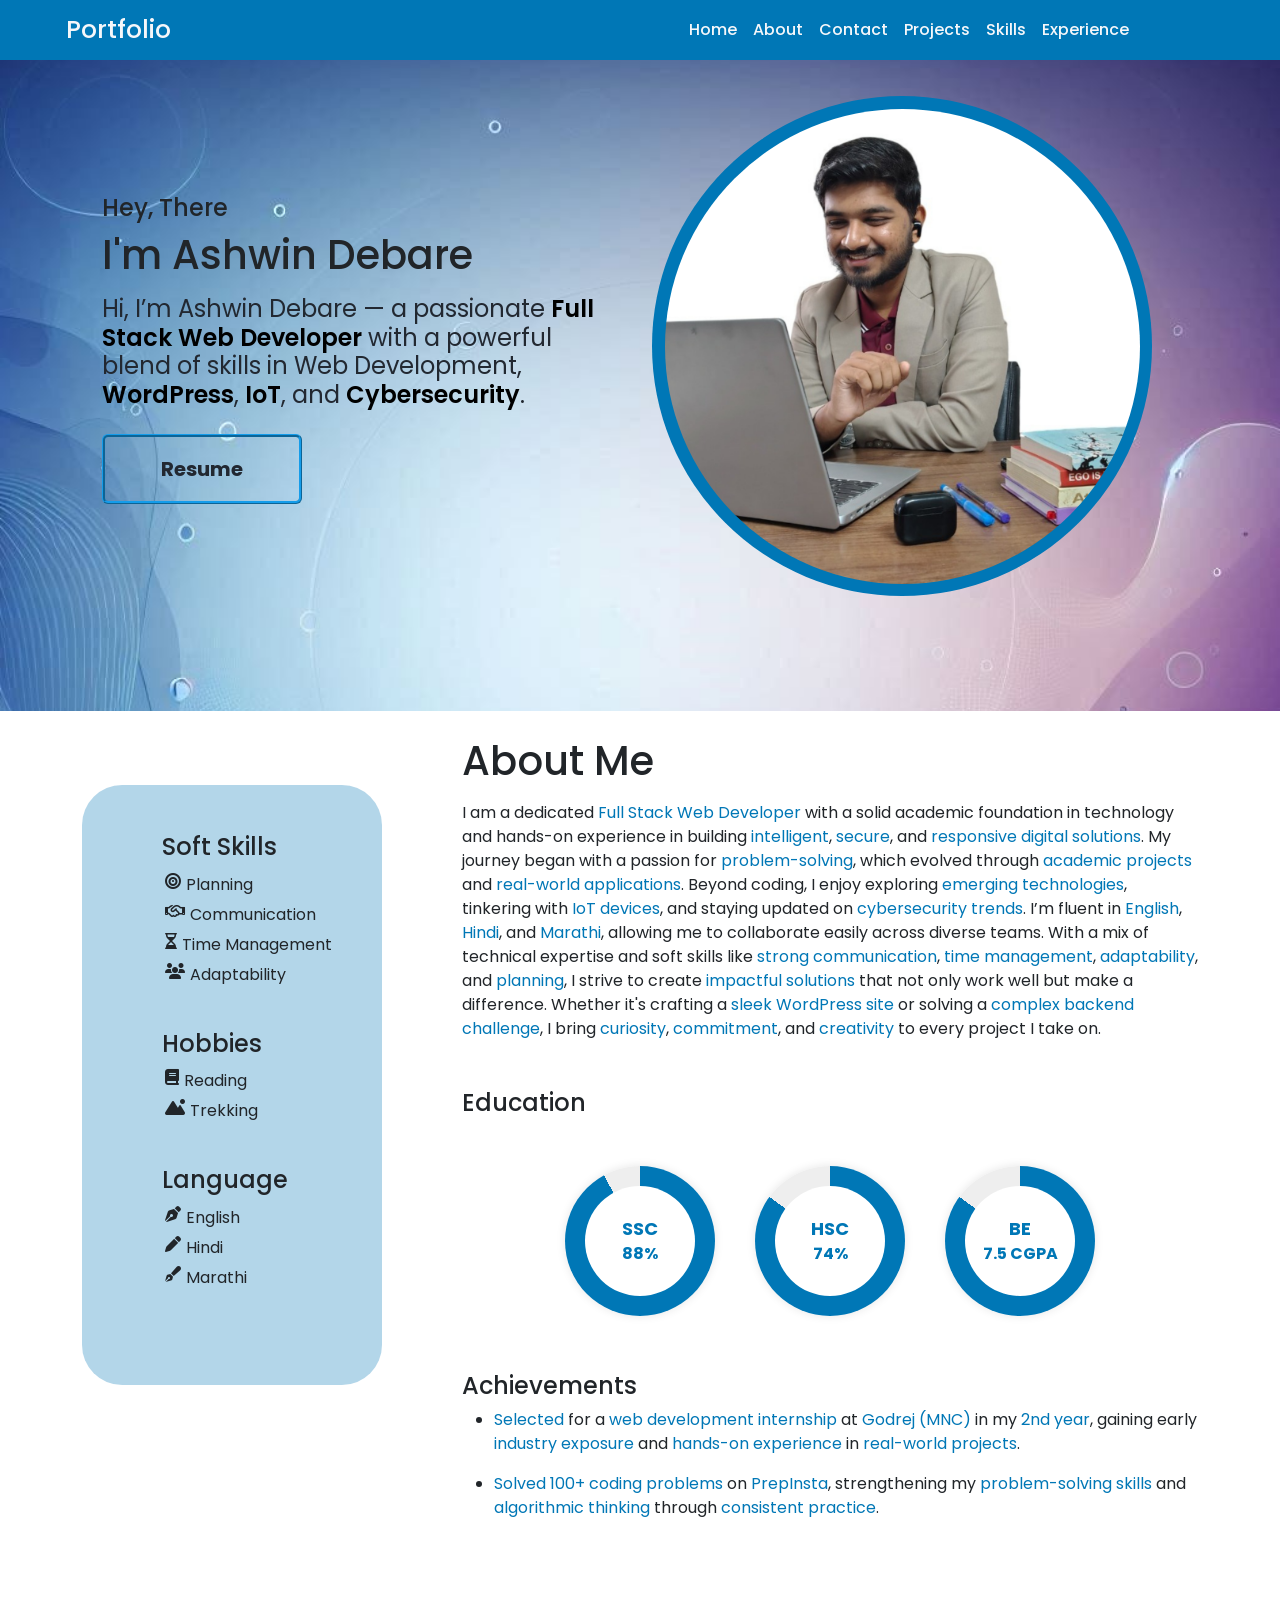
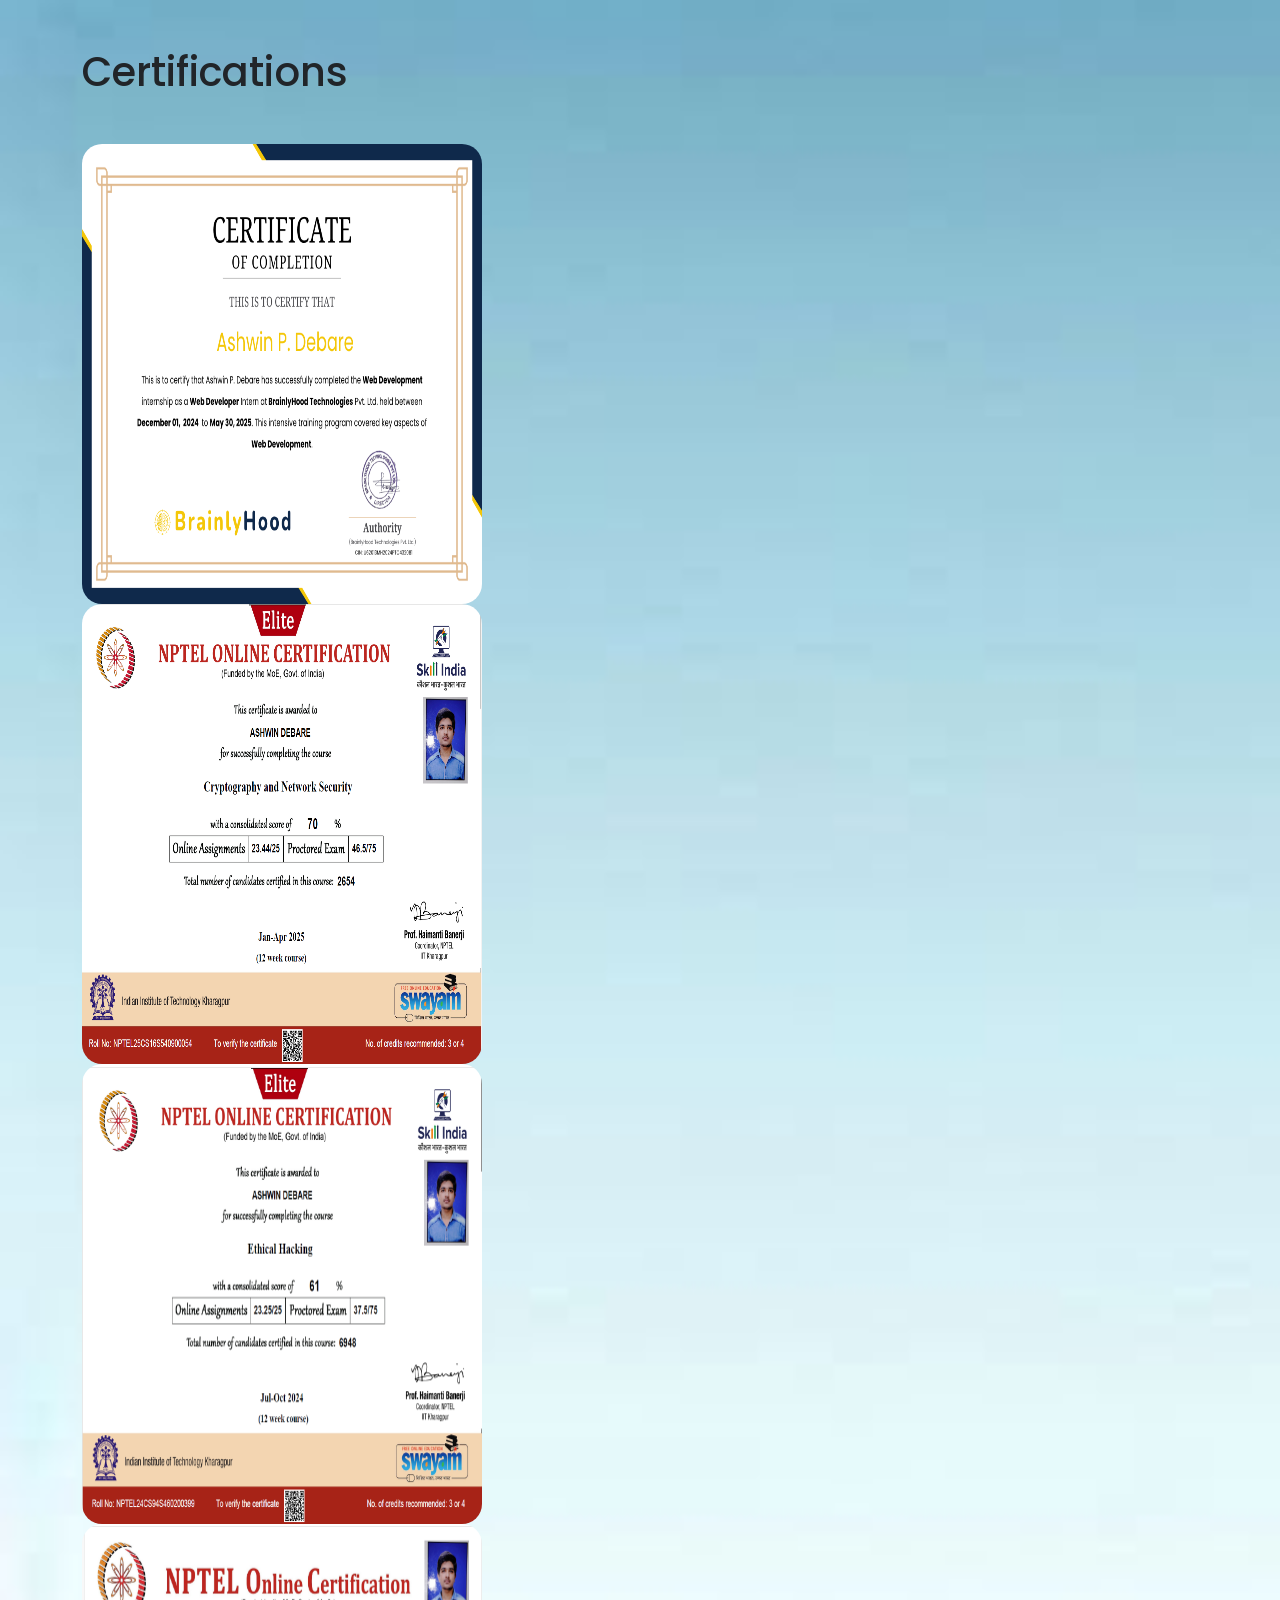
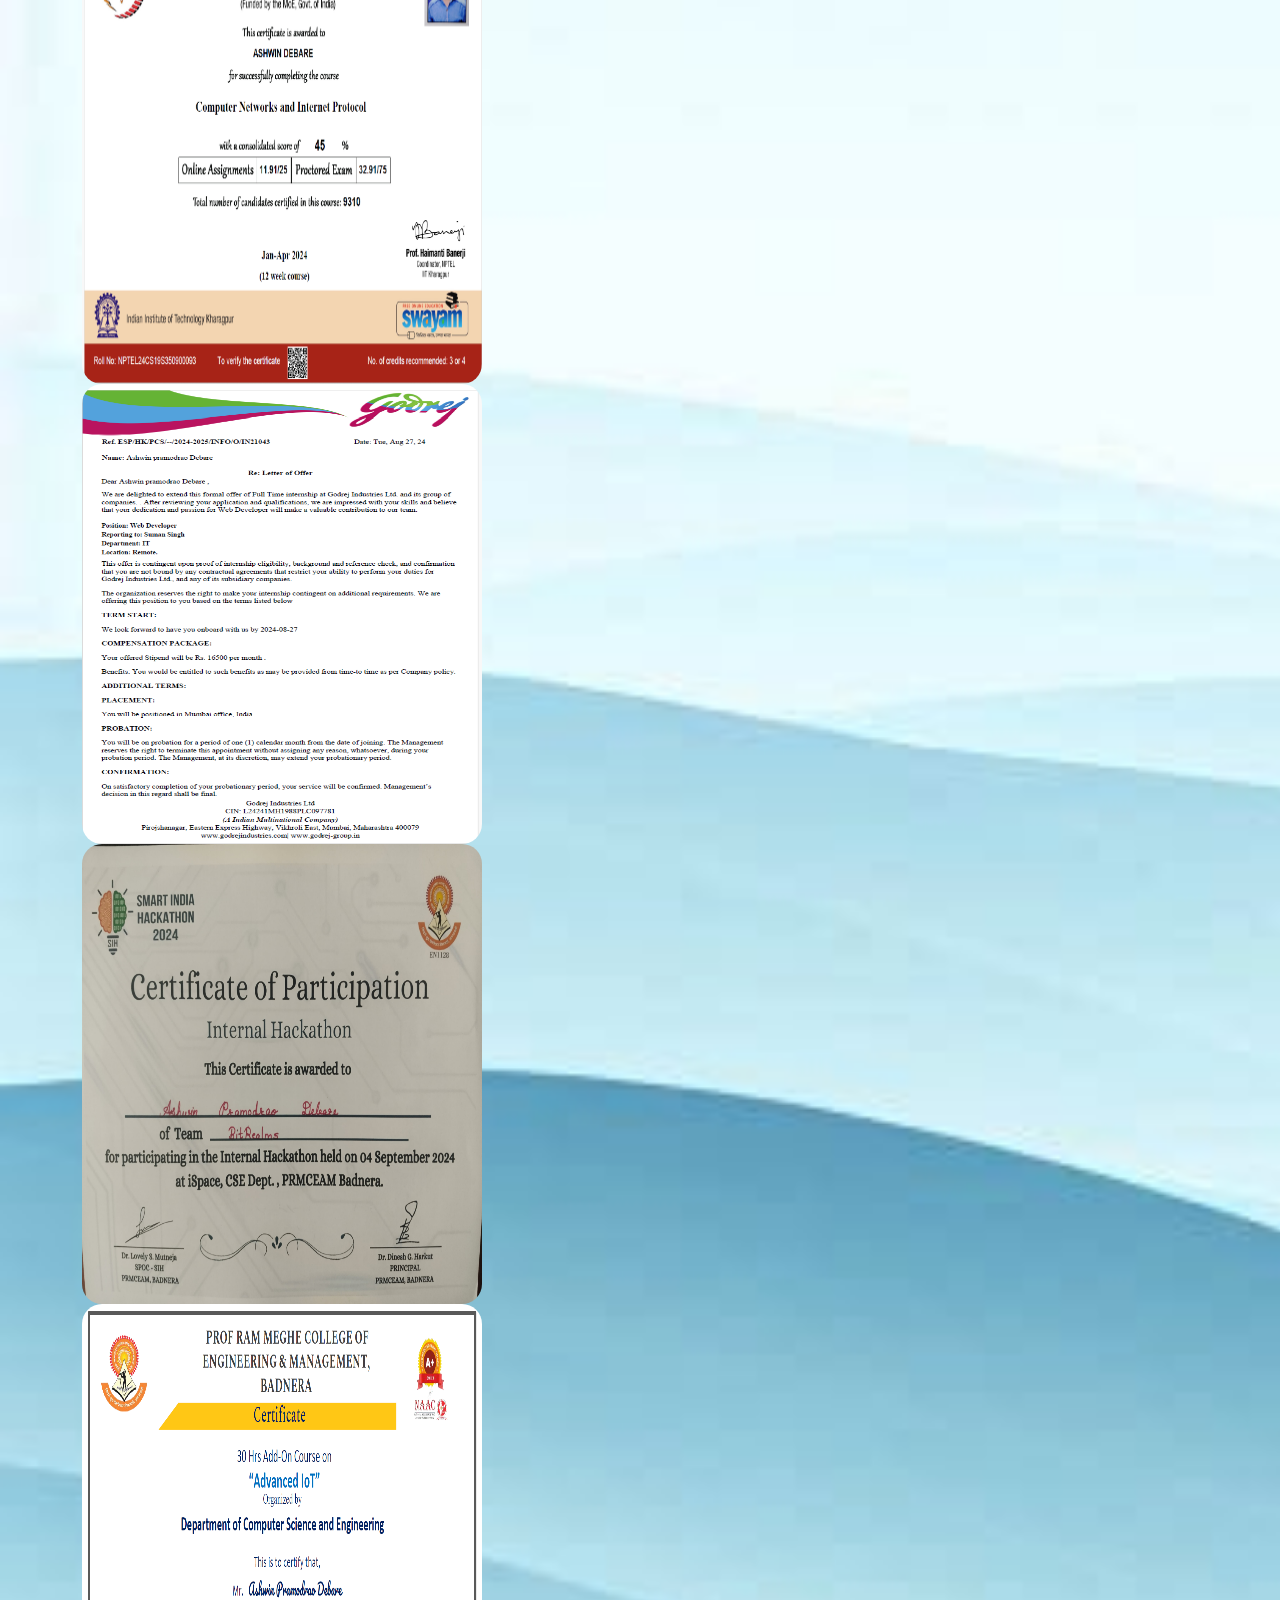
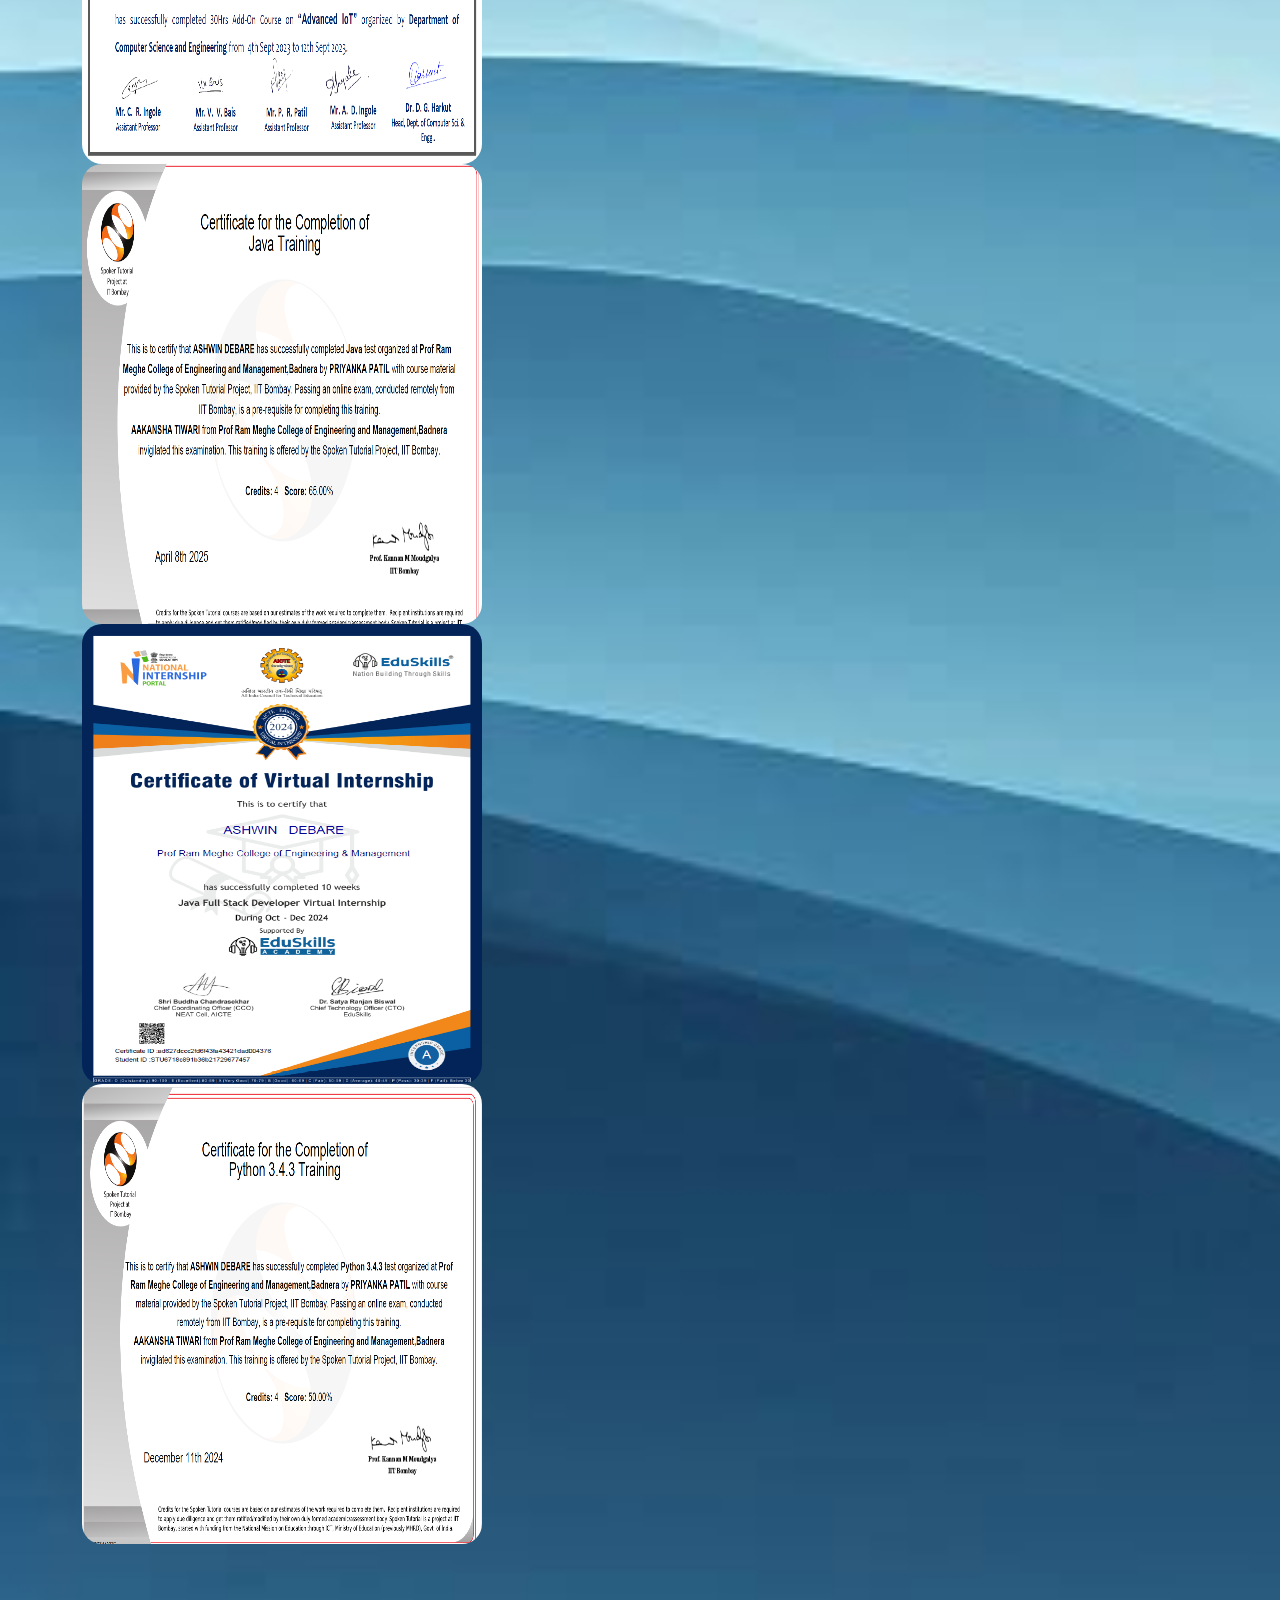
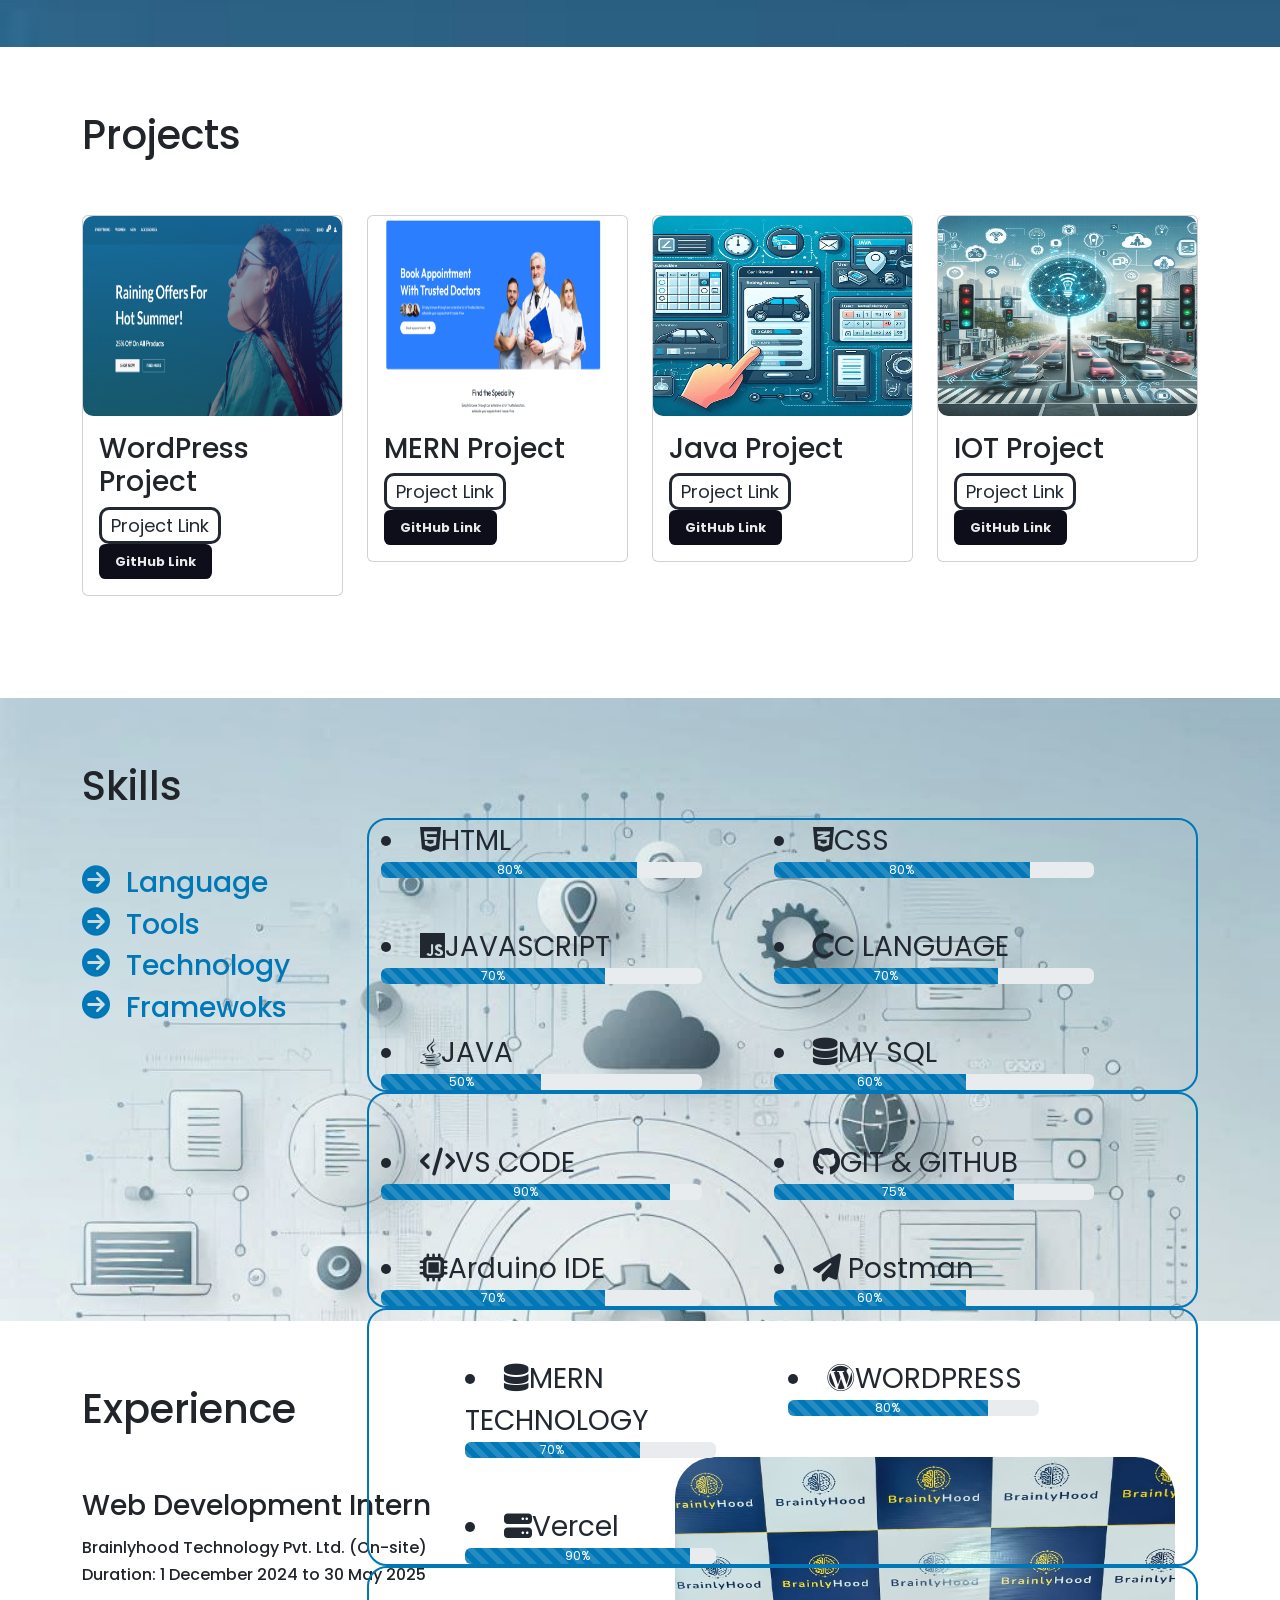
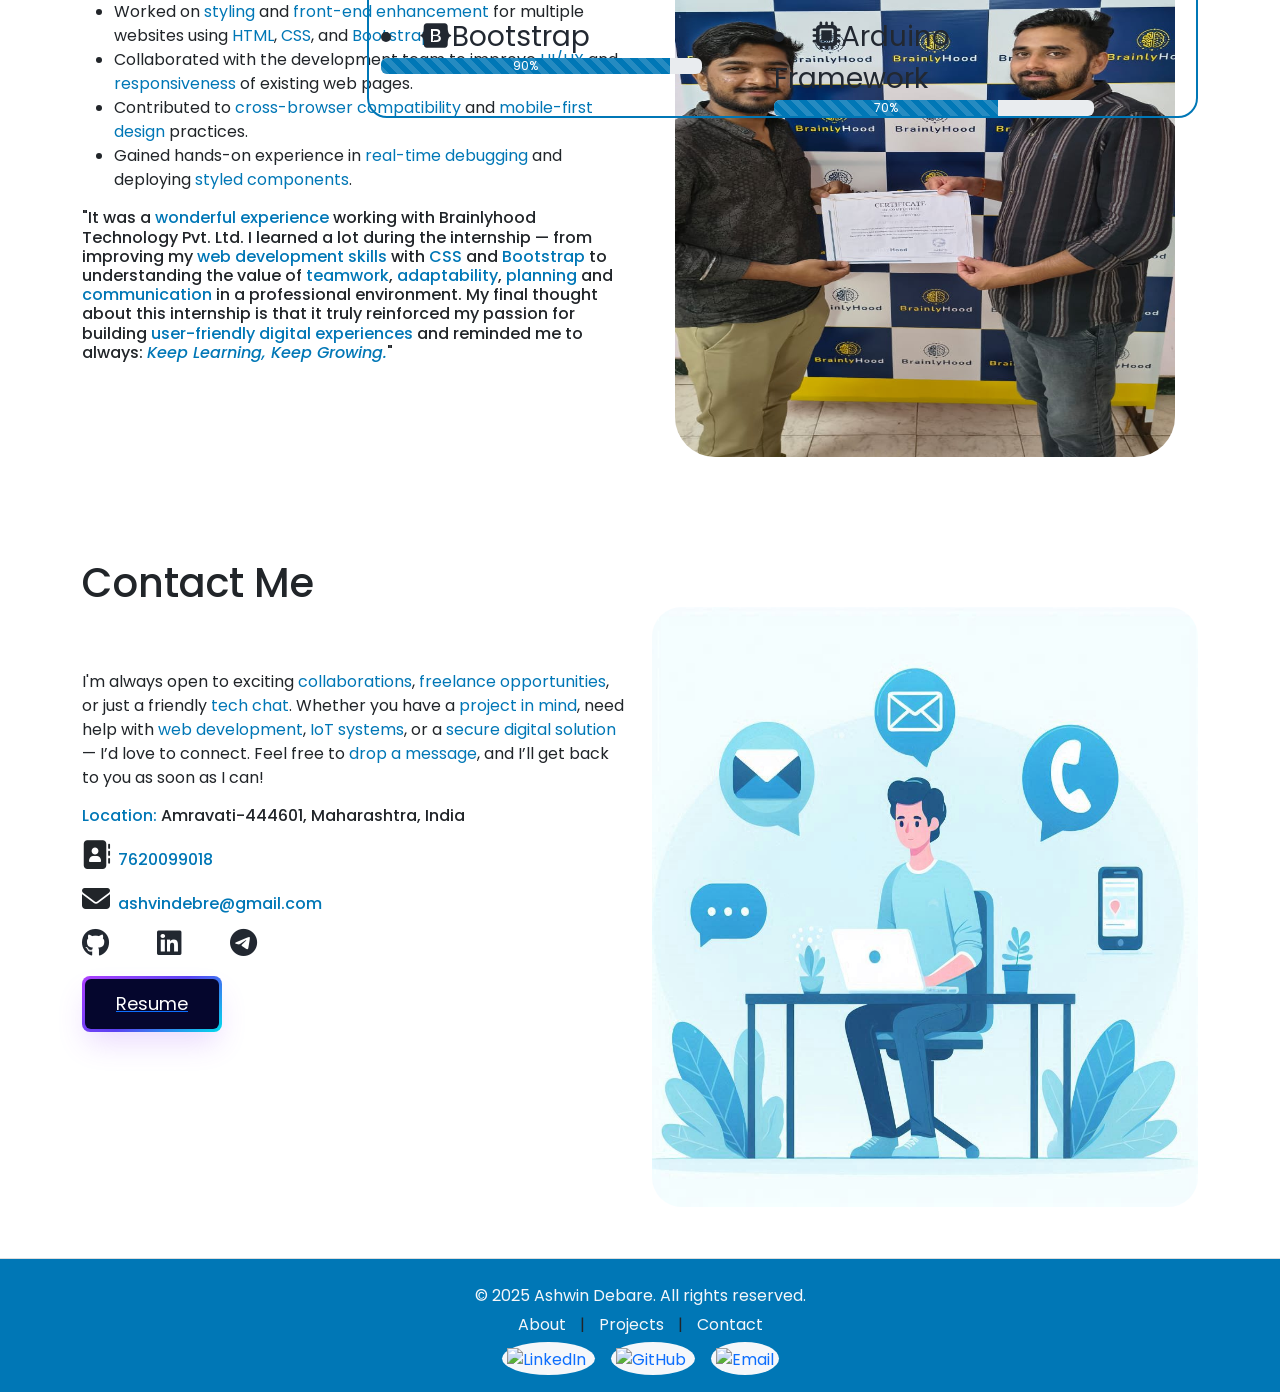
==== commit a078819a: "main commit" ====
--- a/index.html
+++ b/index.html
@@ -30,28 +30,32 @@
 
 
 
-  <nav class="navbar navbar-expand-lg  nav" style="z-index:999; position:fixed; top: 0;background-color:#0077B6;">
-    <div class="container " style=" background-color:#0077B6;  " id="nav">
-      <a class="portfolio" style=" color:#F5F7FA;" href="#nav">Portfolio</a>
+ 
+   <nav class="navbar navbar-expand-lg  nav" id="nav" style="z-index:999; position:fixed; top: 0;background-color:#0077B6;">
+  
+      <a class="portfolio" style="padding-left:5%; color:#F5F7FA;" href="#nav">Portfolio</a>
+
       <button class="navbar-toggler nav-btn" type="button" data-bs-toggle="collapse"
         data-bs-target="#navbarNavAltMarkup" aria-controls="navbarNavAltMarkup" aria-expanded="false"
-        aria-label="Toggle navigation">
-        <i class="fa-solid fa-bars nav-icon"></i>
+        aria-label="Toggle navigation" style="border:white solid 2px;">
+        <i class="fa-solid fa-bars nav-icon text-white" ></i>
       </button>
-      <div class="collapse navbar-collapse menu" style=" background-color:#0077B6;" id="navbarNavAltMarkup">
-        <div class="navbar-nav menu-list" style=" background-color:#0077B6;   color:#F5F7FA;">
+
+      <div class="collapse navbar-collapse menu navbar-nav menu-list" style=" background-color:#0077B6; color:#F5F7FA;" id="navbarNavAltMarkup">
+        
           <a class="nav-link " style=" color:#F5F7FA;" href="#home">Home</a>
           <a class="nav-link" style=" color:#F5F7FA;" href="#about">About</a>
           <a class="nav-link" style=" color:#F5F7FA;" href="#contact">Contact</a>
           <a class="nav-link" style=" color:#F5F7FA;" href="#projects">Projects</a>
           <a class="nav-link" style=" color:#F5F7FA;" href="#skill">Skills</a>
           <a class="nav-link" style=" color:#F5F7FA;" href="#experience">Experience</a>
-          <a class="nav-link" style=" color:#F5F7FA;" href="#certificate">Certificate</a>
-        </div>
-      </div>
-    </div>
+         
+       
+      </div>
+   
   </nav>
 
+ 
 
   <div class="container-fluid mt-5 home"style="padding-bottom:9%;" id="home">
     <div class="container" >
@@ -70,14 +74,14 @@
   Development, <span style="color:#000000; font-weight: 600;">WordPress</span>, <span style="color:#000000; font-weight: 600;">IoT</span>, and <span style="color:#000000; font-weight: 600;">Cybersecurity</span>.
 </h4>
 
-          <a href=""><button 
+          <a href="https://drive.google.com/uc?export=view&id=1RBqpMV8_gwHizkARlr3V3dnYqbuKusMJ"><button 
             class="mt-3 resume-btn"> Resume</button>
         </div></a>
 
         <div class="col-lg-6 ">
 
           <div class="img-div mt-5 d-flex img-div-home" style="background-color:#0077B6; border-radius:50%; justify-content:center;align-items:center;text-align:center;" class="">
-            <img src="/assets/image.jpeg" style="width:95%; height:95%;border-radius:50%;">
+            <img src="/assets/ash-head.png" style="width:95%; height:95%;border-radius:50%;">
           </div>
 
         </div>
@@ -216,14 +220,18 @@
     coverflow-effect-depth="100"
     coverflow-effect-modifier="1"
     coverflow-effect-slide-shadows="true">
+     <swiper-slide class="swiper-slide"><img src="./assets/Ashwin P. Debare.png" />
+     </swiper-slide>
+      <swiper-slide class="swiper-slide"><img src="./assets/crypto.png" />
+   
+    </swiper-slide>
+
     
     <swiper-slide class="swiper-slide"><img src="./assets/hacking.png" />
     
     
     </swiper-slide>
-    <swiper-slide class="swiper-slide"><img src="./assets/crypto.png" />
    
-    </swiper-slide>
     <swiper-slide class="swiper-slide"><img src="./assets/data net.png" />
     </swiper-slide>
     <swiper-slide class="swiper-slide"><img src="./assets/godrej.png" />
@@ -238,8 +246,9 @@
     </swiper-slide>
     <swiper-slide class="swiper-slide"><img src="./assets/python.png" />
     
-
+     
   </swiper-container>
+  
       </div>
     </div>
   </div>
@@ -266,7 +275,7 @@
             <img src="./assets/homedocrtoe.png" style="width:100%; height:200px;  border-radius:10px;" class="card-img-top">
             <div class="card-body">
               <h3 class="card-text">MERN Project</h3>
-               <a href="home-doctor-3v7p.vercel.app">  <button style="z-index:10;" class="git-btn">Project Link</button></a>
+               <a href="https://home-doctor-3v7p.vercel.app/">  <button style="z-index:10;" class="git-btn">Project Link</button></a>
 <a href="https://github.com/Ashwin-Student/HomeDoctor.git
 ">  <button style="z-index:10;" class="prj-btn">GitHub Link</button></a>            </div>
           </div>
@@ -487,8 +496,10 @@
             <div class="col-lg-6 mt-3 d-flex justify-content-center">
 
               <div
-            style="opacity:0.5; background-color:#0077B6; border-radius:40px; "
-            class="exp-img"></div>
+            style="  "
+            class="exp-img">
+           <img src="./assets/portfolio-int.jpg"  style="height:100%; width:100%; border-radius:40px;" />
+          </div>
 
             </div>
           </div>
@@ -524,7 +535,7 @@
            <a href="https://t.me/ashwind10
 " style="color:#222831;"> <i class="fa-brands fa-telegram fs-3"></i></a>
           </div>
-       <a href="">  <button class="contact-btn mt-3">
+       <a href="https://drive.google.com/uc?export=view&id=1RBqpMV8_gwHizkARlr3V3dnYqbuKusMJ">  <button class="contact-btn mt-3">
   <span class="text">Resume</span>
 </button></a>
 
--- a/assets/index.css
+++ b/assets/index.css
@@ -10,7 +10,9 @@
 .nav{
   background-color:#0077B6;
   color:#F5F7FA;
-  margin:0px;
+ 
+
+
 }
 
 .nav-icon{
@@ -28,8 +30,7 @@
 }
 
 .menu{
-  padding-left:40%;
-    margin:0px;
+    padding-left: 40%;  
 }
 
 
@@ -44,6 +45,15 @@
 }
 
 
+Html, 
+body {
+      overflow-x: hidden;
+      overflow-y:auto;
+      width:100%;
+      max-width: 100vw;
+
+}
+
 
 
 .nav{
@@ -55,7 +65,9 @@
  
  font-family: 'Poppins', sans-serif;
   font-weight: 500;
-
+display: flex;
+direction: row;
+gap:25px;
   text-decoration: none;
   color:#222831;
 }
--- a/assets/media-query.css
+++ b/assets/media-query.css
@@ -17,6 +17,17 @@
    height:150px; 
    width:150px;
 }
+}
+
+@media (min-width:321px){
+  
+  
+.skill-div {
+    height:600px;
+     width:300px;
+     padding-left:80px;
+     margin-left:0px;
+  }
 }
 
 
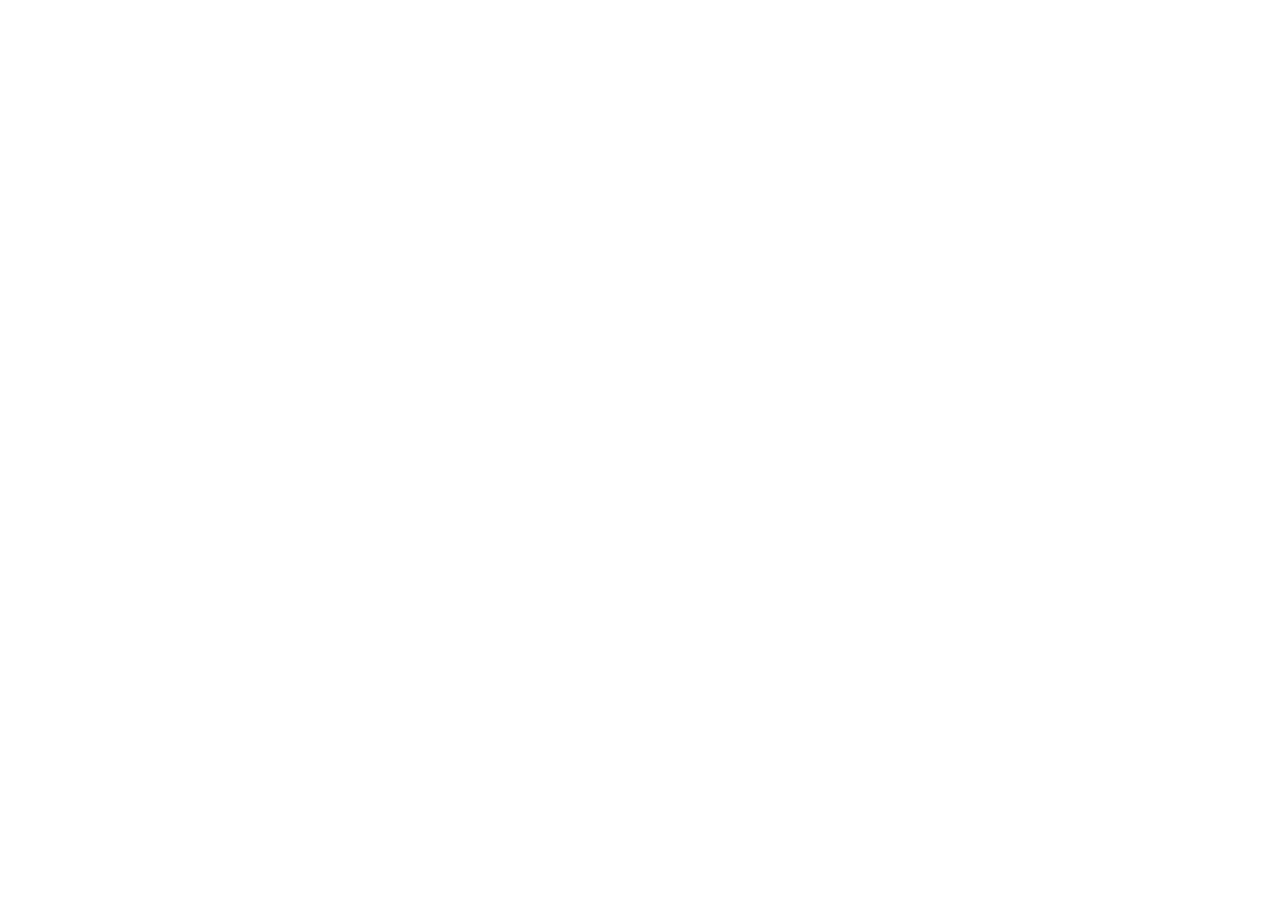
==== commit 73c85397: "my portfolio" ====
--- a/index.html
+++ b/index.html
@@ -1,596 +1,21 @@
 <!doctype html>
-<html lang="en">
+<html lang="en" class="scroll-smooth">
+  <head>
+    <meta charset="UTF-8" />
+    <meta name="viewport" content="width=device-width, initial-scale=1.0" />
+    <title>Ashwin Debre | IT Infrastructure & System Security Engineer</title>
+    <meta name="description" content="Portfolio of Ashwin Debre, CDAC ITISS Engineer specializing in Enterprise Networks, System Hardening, Cloud Architecture, DevSecOps, and Cyber Defense." />
+    <meta property="og:title" content="Ashwin Debre | IT Infrastructure & System Security Engineer" />
+    <meta property="og:description" content="Portfolio of Ashwin Debre, CDAC ITISS Engineer specializing in Enterprise Networks, System Hardening, Cloud Architecture, DevSecOps, and Cyber Defense." />
+    <meta property="og:type" content="website" />
+    <meta name="twitter:card" content="summary_large_image" />
+    <link rel="preconnect" href="https://fonts.googleapis.com">
+    <link rel="preconnect" href="https://fonts.gstatic.com" crossorigin>
+    <link href="https://fonts.googleapis.com/css2?family=JetBrains+Mono:ital,wght@0,300..700;1,300..700&family=Outfit:wght@400..800&family=Plus+Jakarta+Sans:ital,wght@0,300..800;1,300..800&display=swap" rel="stylesheet">
+  </head>
+  <body class="bg-[#0a0f1d] text-slate-200 antialiased selection:bg-blue-500/30 selection:text-blue-200 min-h-screen">
+    <div id="root"></div>
+    <script type="module" src="/src/main.tsx"></script>
+  </body>
+</html>
 
-<head>
-
-  <meta charset="utf-8">
-  <meta name="viewport" content="width=device-width, initial-scale=1">
-
- <!-- Swiper CSS -->
-  <link rel="stylesheet" href="https://cdn.jsdelivr.net/npm/swiper@11/swiper-bundle.min.css" />
-
-  <link rel="preconnect" href="https://fonts.googleapis.com">
-  <link rel="preconnect" href="https://fonts.gstatic.com" crossorigin>
-  <link
-    href="https://fonts.googleapis.com/css2?family=Poppins:ital,wght@0,100;0,200;0,300;0,400;0,500;0,600;0,700;0,800;0,900;1,100;1,200;1,300;1,400;1,500;1,600;1,700;1,800;1,900&display=swap"
-    rel="stylesheet">
-  <link href="https://cdn.jsdelivr.net/npm/bootstrap@5.0.2/dist/css/bootstrap.min.css" rel="stylesheet"
-    integrity="sha384-EVSTQN3/azprG1Anm3QDgpJLIm9Nao0Yz1ztcQTwFspd3yD65VohhpuuCOmLASjC" crossorigin="anonymous">
-  <link rel="stylesheet" href="/assets/index.css">
-  <link rel="stylesheet" href="/assets/media-query.css">
-  <link rel="stylesheet" href="/assets/animations.css">
-  <link rel="icon" type="image/png" href="/assets/online-resume.png">
-  <link rel="stylesheet" href="https://cdnjs.cloudflare.com/ajax/libs/font-awesome/6.7.2/css/all.min.css"
-    integrity="sha512-Evv84Mr4kqVGRNSgIGL/F/aIDqQb7xQ2vcrdIwxfjThSH8CSR7PBEakCr51Ck+w+/U6swU2Im1vVX0SVk9ABhg=="
-    crossorigin="anonymous" referrerpolicy="no-referrer" />
-  <title>theashwinportfolio</title>
-</head>
-
-<body>
-
-
-
- 
-   <nav class="navbar navbar-expand-lg  nav" id="nav" style="z-index:999; position:fixed; top: 0;background-color:#0077B6;">
-  
-      <a class="portfolio" style="padding-left:5%; color:#F5F7FA;" href="#nav">Portfolio</a>
-
-      <button class="navbar-toggler nav-btn" type="button" data-bs-toggle="collapse"
-        data-bs-target="#navbarNavAltMarkup" aria-controls="navbarNavAltMarkup" aria-expanded="false"
-        aria-label="Toggle navigation" style="border:white solid 2px;">
-        <i class="fa-solid fa-bars nav-icon text-white" ></i>
-      </button>
-
-      <div class="collapse navbar-collapse menu navbar-nav menu-list" style=" background-color:#0077B6; color:#F5F7FA;" id="navbarNavAltMarkup">
-        
-          <a class="nav-link " style=" color:#F5F7FA;" href="#home">Home</a>
-          <a class="nav-link" style=" color:#F5F7FA;" href="#about">About</a>
-          <a class="nav-link" style=" color:#F5F7FA;" href="#contact">Contact</a>
-          <a class="nav-link" style=" color:#F5F7FA;" href="#projects">Projects</a>
-          <a class="nav-link" style=" color:#F5F7FA;" href="#skill">Skills</a>
-          <a class="nav-link" style=" color:#F5F7FA;" href="#experience">Experience</a>
-         
-       
-      </div>
-   
-  </nav>
-
- 
-
-  <div class="container-fluid mt-5 home"style="padding-bottom:9%;" id="home">
-    <div class="container" >
-      <div class="row">
-        <div class="col-lg-6 " style="padding: 2rem; margin-top:10%;">
-        <h4 style=" font-weight: 500;">
-  Hey, There
-</h4>
-
-<h1 class="animated-name">
-  <span>I'<span>m</span> <span>A</span><span>s</span><span>h</span><span>w</span><span>i</span><span>n</span> <span>D</span><span>e</span><span>b</span><span>a</span><span>r</span><span>e</span> 
-</h1>
-
-<h4 style="color: #222831; font-weight: 400; margin-top: 1rem;">
-  Hi, I’m Ashwin Debare — a passionate <span style="color:#000000; font-weight: 600;">Full Stack Web Developer</span> with a powerful blend of skills in Web
-  Development, <span style="color:#000000; font-weight: 600;">WordPress</span>, <span style="color:#000000; font-weight: 600;">IoT</span>, and <span style="color:#000000; font-weight: 600;">Cybersecurity</span>.
-</h4>
-
-          <a href="https://drive.google.com/uc?export=view&id=1RBqpMV8_gwHizkARlr3V3dnYqbuKusMJ"><button 
-            class="mt-3 resume-btn"> Resume</button>
-        </div></a>
-
-        <div class="col-lg-6 ">
-
-          <div class="img-div mt-5 d-flex img-div-home" style="background-color:#0077B6; border-radius:50%; justify-content:center;align-items:center;text-align:center;" class="">
-            <img src="/assets/ash-head.png" style="width:95%; height:95%;border-radius:50%;">
-          </div>
-
-        </div>
-      </div>
-    </div>
-  </div>
-
-  <div class="container-fluid" style="padding-top:2%; padding-bottom:5%; " id="about">
-    <div class="container">
-      <div class="row">
-        <div class="col-lg-4">
-
-          <div style="background-color:#0076b64c; border-radius:40px;  " class="mt-5 skill-div">
-          
-           
-       
-              <h4 class="pt-5">Soft Skills</h4>
-              <ul class="list">
-                <span style="text-align:left; ">
-                  <li style="display:flex;gap:5px;"><i class="fa-solid fa-bullseye"></i>Planning</li>
-                <li style="display:flex;gap:5px;"><i class="fa-regular fa-handshake"></i>Communication</li>
-                <li style="display:flex;gap:5px;"><i class="fa-regular fa-hourglass-half"></i>Time Management</li>
-                <li style="display:flex;gap:5px;"><i class="fa-solid fa-users"></i>Adaptability</li>
-              </span>
-              </ul>
-            
-          
-              <h4 class="pt-4">Hobbies</h4>
-              <ul class="list">
-                 <span style="text-align:left; ">
-                <li style="display:flex;gap:5px;"><i class="fa-solid fa-book"></i>Reading</li>
-                <li style="display:flex;gap:5px;"><i class="fa-solid fa-mountain-sun"></i>Trekking</li>
-                </span>
-              </ul>
-         
-        
-              <h4 class="pt-4">Language</h4>
-              <ul class="list">
-                 <span style="text-align:left; ">
-                <li style="display:flex;gap:5px;"><i class="fa-solid fa-pen-nib"></i>English</li>
-                <li style="display:flex;gap:5px;"><i class="fa-solid fa-pen"></i>Hindi</li>
-                <li style="display:flex;gap:5px;"><i class="fa-solid fa-pen-fancy"></i>Marathi</li>
-                </span>
-              </ul>
-           
-       
-          
-          </div>
-
-        </div>
-        <div class="col-lg-8">
-          <h1 >About Me</h1>
-    <p class="mt-3">
-  I am a dedicated <span style="color:#0077B6;">Full Stack Web Developer</span> with a solid academic foundation in technology and hands-on
-  experience in building <span style="color:#0077B6;">intelligent</span>, <span style="color:#0077B6;">secure</span>, and <span style="color:#0077B6;">responsive digital solutions</span>. My journey began with a
-  passion for <span style="color:#0077B6;">problem-solving</span>, which evolved through <span style="color:#0077B6;">academic projects</span> and <span style="color:#0077B6;">real-world applications</span>. Beyond
-  coding, I enjoy exploring <span style="color:#0077B6;">emerging technologies</span>, tinkering with <span style="color:#0077B6;">IoT devices</span>, and staying updated on
-  <span style="color:#0077B6;">cybersecurity trends</span>. I’m fluent in <span style="color:#0077B6;">English</span>, <span style="color:#0077B6;">Hindi</span>, and <span style="color:#0077B6;">Marathi</span>, allowing me to collaborate easily across
-  diverse teams. With a mix of technical expertise and soft skills like <span style="color:#0077B6;">strong communication</span>, <span style="color:#0077B6;">time management</span>,
-  <span style="color:#0077B6;">adaptability</span>, and <span style="color:#0077B6;">planning</span>, I strive to create <span style="color:#0077B6;">impactful solutions</span> that not only work well but make a
-  difference. Whether it's crafting a <span style="color:#0077B6;">sleek WordPress site</span> or solving a <span style="color:#0077B6;">complex backend challenge</span>, I bring
-  <span style="color:#0077B6;">curiosity</span>, <span style="color:#0077B6;">commitment</span>, and <span style="color:#0077B6;">creativity</span> to every project I take on.
-</p>
-
-
-
- <h4 class="mt-5">Education</h4>
-        
-          <div class="circle-container">
-             
-  <!-- SSC Circle -->
-  <div class="circle" style="background: conic-gradient(#0077B6 92%, #eee 0%);" data-info="SSC - S.F.L High School, Dhamangao(Rly)">
-    <div class="circle-content">
-      <div class="label">SSC</div>
-      <div class="percent">88%</div>
-    </div>
-  </div>
-
-  <!-- HSC Circle -->
-  <div class="circle" style="background: conic-gradient(#0077B6 85%, #eee 0%);" data-info="HSC - Maharashtra Vidyalaya, Pune">
-    <div class="circle-content">
-      <div class="label">HSC</div>
-      <div class="percent">74%</div>
-    </div>
-  </div>
-
-  <!-- BE Circle -->
-  <div class="circle" style="background: conic-gradient(#0077B6 85%, #eee 0%);" data-info="BE - Prof Ram Meghe College of Engineering & Management, Amravati">
-    <div class="circle-content">
-      <div class="label">BE</div>
-      <div class="percent">7.5 CGPA</div>
-    </div>
-  </div>
-</div>
-          <h4 class="mt-3"> Achievements</h4>
-         <ul >
-  <li>
-    <span style="color:#0077B6;">Selected</span> for a 
-    <span style="color:#0077B6;">web development internship</span> at 
-    <span style="color:#0077B6;">Godrej (MNC)</span> in my 
-    <span style="color:#0077B6;">2nd year</span>, gaining early 
-    <span style="color:#0077B6;">industry exposure</span> and 
-    <span style="color:#0077B6;">hands-on experience</span> in 
-    <span style="color:#0077B6;">real-world projects</span>.
-  </li>
-  <li class="mt-3">
-    <span style="color:#0077B6;">Solved 100+ coding problems</span> on 
-    <span style="color:#0077B6;">PrepInsta</span>, strengthening my 
-    <span style="color:#0077B6;">problem-solving skills</span> and 
-    <span style="color:#0077B6;">algorithmic thinking</span> through 
-    <span style="color:#0077B6;">consistent practice</span>.
-  </li>
-</ul>
-
-
-        </div>
-      </div>
-    </div>
-  </div>
-  </div>
-
-
-  <div class="container-fluid certificate" id="certificate" style="padding-bottom:8%;">
-    <div class="container">
-      <div class="row swipper-certificate">
-
-        <h1 class="mb-5 mt-5">Certifications</h1>
-        <swiper-container class="mySwiper"
-   
-    effect="coverflow"
-    grab-cursor="true"
-    centered-slides="true"
-    slides-per-view="auto"
-    coverflow-effect-rotate="50"
-    coverflow-effect-stretch="0"
-    coverflow-effect-depth="100"
-    coverflow-effect-modifier="1"
-    coverflow-effect-slide-shadows="true">
-     <swiper-slide class="swiper-slide"><img src="./assets/Ashwin P. Debare.png" />
-     </swiper-slide>
-      <swiper-slide class="swiper-slide"><img src="./assets/crypto.png" />
-   
-    </swiper-slide>
-
-    
-    <swiper-slide class="swiper-slide"><img src="./assets/hacking.png" />
-    
-    
-    </swiper-slide>
-   
-    <swiper-slide class="swiper-slide"><img src="./assets/data net.png" />
-    </swiper-slide>
-    <swiper-slide class="swiper-slide"><img src="./assets/godrej.png" />
-    </swiper-slide>
-    <swiper-slide class="swiper-slide"><img src="./assets/hackthon.jpg" />
-    </swiper-slide>
-    <swiper-slide class="swiper-slide"><img src="./assets/iot.png" />
-    </swiper-slide>
-    <swiper-slide class="swiper-slide"><img src="./assets/java.png" />
-    </swiper-slide>
-    <swiper-slide class="swiper-slide"><img src="./assets/virtual.png" />
-    </swiper-slide>
-    <swiper-slide class="swiper-slide"><img src="./assets/python.png" />
-    
-     
-  </swiper-container>
-  
-      </div>
-    </div>
-  </div>
-
- 
-  <div class="container-fluid" id="projects" style="padding-top:5%;padding-bottom:8%;">
-    <div class="container">
-      <div class="row">
-        <h1>Projects</h1>
-        <div class="col-lg-3">
-          <div class="card mt-5  project-card project-card-dukaan" style="">
-            <img src="./assets/dukaan.png" style="width:100%; height:200px; border-radius:10px;" class="card-img-top">
-            <div class="card-body">
-              <h3 class="card-text">WordPress Project</h3>
-                <a href="https://lnkd.in/dhugBrpX">  <button style="z-index:10;" class="git-btn">Project Link</button></a>
-                <a href="
-">  <button style="z-index:10;" class="prj-btn">GitHub Link</button></a> 
-            
-            </div>
-          </div>
-        </div>
-        <div class="col-lg-3">
-           <div class="card mt-5  project-card project-card-HomeDoctor" style="">
-            <img src="./assets/homedocrtoe.png" style="width:100%; height:200px;  border-radius:10px;" class="card-img-top">
-            <div class="card-body">
-              <h3 class="card-text">MERN Project</h3>
-               <a href="https://home-doctor-3v7p.vercel.app/">  <button style="z-index:10;" class="git-btn">Project Link</button></a>
-<a href="https://github.com/Ashwin-Student/HomeDoctor.git
-">  <button style="z-index:10;" class="prj-btn">GitHub Link</button></a>            </div>
-          </div>
-        </div>
-        <div class="col-lg-3">
-           <div class="card mt-5  project-card project-card-java" style="">
-            <img src="./assets/java-roject.jpeg" style="width:100%; height:200px;  border-radius:10px;" class="card-img-top">
-            <div class="card-body">
-              <h3 class="card-text">Java Project</h3>
-               <a href="">  <button style="z-index:10;" class="git-btn">Project Link</button></a>
-            
-          <a href="https://github.com/Ashwin-Student/Car_Rental_System.git">  <button style="z-index:10;" class="prj-btn">GitHub Link</button></a>
-            </div>
-          </div>
-        </div>
-        <div class="col-lg-3">
-           <div class="card mt-5 project-card project-card-iot" style="">
-            <img src="./assets/iot-roject.jpeg" style="width:100%; height:200px;  border-radius:10px;" class="card-img-top">
-            <div class="card-body">
-              <h3 class="card-text">IOT Project</h3>
-               <a href="">  <button style="z-index:10;" class="git-btn">Project Link</button></a>
-          
-        <a href="https://github.com/Ashwin-Student/IOT_Aurdino.git">  <button style="z-index:10;" class="prj-btn">GitHub Link</button></a>
-            </div>
-          </div>
-        </div>
-      </div>
-    </div>
-  </div>
-
-  <div class="container-fluid skill" id="skill" style="padding-bottom:8%;padding-top:5%; ">
-
-    <div class="container">
-      <div class="row">
-
-      <h1>Skills</h1>
-
-        <div class="col-lg-3 text-align-center mt-5">
-          <a href="#language1" style="text-decoration:none;color:#0077B6;" class="mt-3"><h3 class="d-flex gap-3"><i class="fa-solid fa-circle-arrow-right"></i>Language</h3></a>
-          <a href="#language2" style="text-decoration:none;color:#0077B6;" class="mt-3"><h3 class="d-flex gap-3"><i class="fa-solid fa-circle-arrow-right"></i>Tools</h3></a>
-          <a href="#language3" style="text-decoration:none;color:#0077B6;" class="mt-3"><h3 class="d-flex gap-3"><i class="fa-solid fa-circle-arrow-right"></i>Technology</h3></a>
-          <a href="#language4" style="text-decoration:none;color:#0077B6;" class="mt-3"><h3 class="d-flex gap-3"><i class="fa-solid fa-circle-arrow-right"></i>Framewoks</h3></a>
-        </div>
-        <div class="col-lg-9 col-md-9 col-sm-12">
-          <swiper-container class="mySwiper swiper-container1" scrollbar="false">
-           <swiper-slide class="swiper-slide1" id="language1"> 
-           <div class="container">
-             <div class="row d-flex gap-5">
-              <div class="col-lg-5"><li class="fs-3"><i class="fa-brands fa-html5 fs-3 "></i>HTML
-      <div class="progress" role="progressbar" aria-label="Info striped example" aria-valuenow="50" aria-valuemin="0" aria-valuemax="100">
-        <div class="progress-bar progress-bar-striped" style="background-color:#0077B6;width: 80%">80%</div>
-      </div>
-    </li></div>
-              <div class="col-lg-5"><li class="fs-3"><i class="fa-brands fa-css3-alt fs-3"></i>CSS
-      <div class="progress" role="progressbar" aria-label="Info striped example" aria-valuenow="50" aria-valuemin="0" aria-valuemax="100">
-        <div class="progress-bar progress-bar-striped" style="background-color:#0077B6;width: 80%">80%</div>
-      </div>
-    </li></div>
-            </div> 
-            <div class="row d-flex gap-5 mt-5">
-              <div class="col-lg-5"><li class="fs-3"><i class="fa-brands fa-js fs-3"></i>JAVASCRIPT
-      <div class="progress" role="progressbar" aria-label="Info striped example" aria-valuenow="50" aria-valuemin="0" aria-valuemax="100">
-        <div class="progress-bar progress-bar-striped" style="background-color:#0077B6;width: 70%">70%</div>
-      </div>
-    </li></div>
-              <div class="col-lg-5"> <li class="fs-3"><i class="fa-solid fa-c fs-3"></i>C LANGUAGE
-      <div class="progress" role="progressbar" aria-label="Info striped example" aria-valuenow="50" aria-valuemin="0" aria-valuemax="100">
-        <div class="progress-bar progress-bar-striped" style="background-color:#0077B6;width: 70%">70%</div>
-      </div>
-    </li></div>
-            </div>
-             <div class="row d-flex gap-5 mt-5">
-              <div class="col-lg-5"> <li class="fs-3"><i class="fa-brands fa-java  fs-3"></i>JAVA
-      <div class="progress" role="progressbar" aria-label="Info striped example" aria-valuenow="50" aria-valuemin="0" aria-valuemax="100">
-        <div class="progress-bar progress-bar-striped" style="background-color:#0077B6;width: 50%">50%</div>
-      </div>
-    </li></div>
-              <div class="col-lg-5"><li class="fs-3"><i class="fas fa-database fs-3"></i>MY SQL
-      <div class="progress" role="progressbar" aria-label="Info striped example" aria-valuenow="50" aria-valuemin="0" aria-valuemax="100">
-        <div class="progress-bar progress-bar-striped" style="background-color:#0077B6;width: 60%">60%</div>
-      </div>
-    </li></div>
-            </div>
-  
-           </div>
-</swiper-slide>
-
-            <swiper-slide class="swiper-slide1" id="language2"> 
-      
-              <div class="container">
-                <div class="row d-flex gap-5 mt-5">
-                  <div class="col-lg-5">
- <li class="fs-3"><i class="fa-solid fa-code fs-3"></i>VS CODE
-              <div class="progress" role="progressbar" aria-label="Info striped example" aria-valuenow="50" aria-valuemin="0" aria-valuemax="100">
-  <div class="progress-bar progress-bar-striped " style="background-color:#0077B6;width: 90%">90%</div>
-</div>
-              </li>
-                  </div>
-                  <div class="col-lg-5">
-<li class="fs-3"><i class="fa-brands fa-github fs-3"></i>GIT & GITHUB
-              <div class="progress" role="progressbar" aria-label="Info striped example" aria-valuenow="50" aria-valuemin="0" aria-valuemax="100">
-  <div class="progress-bar progress-bar-striped " style="background-color:#0077B6;width: 75%">75%</div>
-</div>
-              </li>
-                  </div>
-                </div>
-              
-              
-             
-                <div class="row d-flex gap-5 mt-5">
-                  <div class="col-lg-5">
- <li class="fs-3"><i class="fa-solid fa-microchip fs-3"></i>Arduino IDE
-              <div class="progress" role="progressbar" aria-label="Info striped example" aria-valuenow="50" aria-valuemin="0" aria-valuemax="100">
-  <div class="progress-bar progress-bar-striped " style="background-color:#0077B6;width: 70%">70%</div>
-</div>
-              </li>
-                  </div>
-                  <div class="col-lg-5">
- <li class="fs-3"><i class="fas fa-paper-plane fs-3"></i> Postman
-              <div class="progress" role="progressbar" aria-label="Info striped example" aria-valuenow="50" aria-valuemin="0" aria-valuemax="100">
-  <div class="progress-bar progress-bar-striped " style="background-color:#0077B6;width: 60%">60%</div>
-</div>
-              </li>  
-                  </div>
-                </div>
-            
-       </div>
-       </swiper-slide>
-            <swiper-slide class="swiper-slide1" id="language3">
-             <div class="contsiner">
-
-              <div class="row d-flex gap-5 mt-5">
-                <div class="col-lg-5">
-                   <li class="fs-3"><i class="fa-solid fa-database fs-3"></i>MERN TECHNOLOGY
-          <div class="progress" role="progressbar" aria-label="Info striped example" aria-valuenow="50" aria-valuemin="0" aria-valuemax="100">
-  <div class="progress-bar progress-bar-striped " style="background-color:#0077B6;width: 70%">70%</div>
-</div>
-          </li>
-                </div>
-                <div class="col-lg-5">
-                  <li class="fs-3"><i class="fa-brands fa-wordpress fs-3"></i>WORDPRESS
-          <div class="progress" role="progressbar" aria-label="Info striped example" aria-valuenow="50" aria-valuemin="0" aria-valuemax="100">
-  <div class="progress-bar progress-bar-striped " style="background-color:#0077B6;width: 80%">80%</div>
-</div>
-          </li>
-                </div>
-              </div>
-
-                <div class="row d-flex gap-5 mt-5">
-                <div class="col-lg-5">
-                    <li class="fs-3"><i class="fa-solid fa-server fs-3"></i>Vercel
-          <div class="progress" role="progressbar" aria-label="Info striped example" aria-valuenow="50" aria-valuemin="0" aria-valuemax="100">
-  <div class="progress-bar progress-bar-striped " style="background-color:#0077B6;width: 90%">90%</div>
-</div>
-          </li>
-                </div>
-                
-              </div>
-
-
-             </div>
-        </swiper-slide>
-
-
-            <swiper-slide class="swiper-slide1" id="language4"> 
-
-           <div class="container">
-            <div class="row d-flex gap-5 mt-5">
-              <div class="col-lg-5">
- <li class="fs-3"><i class="fa-brands fa-bootstrap fs-3"></i>Bootstrap
-    <div class="progress" role="progressbar" aria-label="Info striped example" aria-valuenow="50" aria-valuemin="0" aria-valuemax="100">
-  <div class="progress-bar progress-bar-striped" style="background-color:#0077B6;width: 90%">90%</div>
-</div>
-    
-    </li>
-              </div>
-              <div class="col-lg-5">
-                 <li class="fs-3"><i class="fas fa-microchip fs-3"></i>Arduino Framework
-    <div class="progress" role="progressbar" aria-label="Info striped example" aria-valuenow="50" aria-valuemin="0" aria-valuemax="100">
-  <div class="progress-bar progress-bar-striped " style="background-color:#0077B6; width: 70%">70%</div>
-</div>
-    
-    </li>
-              </div>
-            </div>
-           </div>
-
- </swiper-slide>
-            
-          </swiper-container>
-        </div>
-      </div>
-    </div>
-  </div>
-  
-
-  <div class="container-fluid" id="experience" style="padding-bottom:5%;padding-top:5%;">
-         <div class="container">
-          <div class="row">
-            <h1  >Experience</h1>
-
-            <div class="col-lg-6 mt-5">
-              <h3>Web Development Intern</h3>
-<h6 class="mt-3">Brainlyhood Technology Pvt. Ltd. (On-site)</h6>
-<h6>Duration: 1 December 2024 to 30 May 2025</h6>
-<ul class="mt-3">
-  <li>Worked on <span style="color:#0077B6;">styling</span> and <span style="color:#0077B6;">front-end enhancement</span> for multiple websites using <span style="color:#0077B6;">HTML</span>, <span style="color:#0077B6;">CSS</span>, and <span style="color:#0077B6;">Bootstrap</span>.</li>
-  <li>Collaborated with the development team to improve <span style="color:#0077B6;">UI/UX</span> and <span style="color:#0077B6;">responsiveness</span> of existing web pages.</li>
-  <li>Contributed to <span style="color:#0077B6;">cross-browser compatibility</span> and <span style="color:#0077B6;">mobile-first design</span> practices.</li>
-  <li>Gained hands-on experience in <span style="color:#0077B6;">real-time debugging</span> and deploying <span style="color:#0077B6;">styled components</span>.</li>
-</ul>
-
-<h6 class="mt-3">
-  "It was a <span style="color:#0077B6;">wonderful experience</span> working with Brainlyhood Technology Pvt. Ltd. I learned a lot during the internship — from improving my <span style="color:#0077B6;">web development skills</span> with <span style="color:#0077B6;">CSS</span> and <span style="color:#0077B6;">Bootstrap</span> to understanding the value of <span style="color:#0077B6;">teamwork</span>, <span style="color:#0077B6;">adaptability</span>, <span style="color:#0077B6;">planning</span> and <span style="color:#0077B6;">communication</span> in a professional environment. My final thought about this internship is that it truly reinforced my passion for building <span style="color:#0077B6;">user-friendly digital experiences</span> and reminded me to always: <i><span style="color:#0077B6;">Keep Learning, Keep Growing.</span></i>"
-</h6>
-
-            </div>
-            <div class="col-lg-6 mt-3 d-flex justify-content-center">
-
-              <div
-            style="  "
-            class="exp-img">
-           <img src="./assets/portfolio-int.jpg"  style="height:100%; width:100%; border-radius:40px;" />
-          </div>
-
-            </div>
-          </div>
-         </div>
-
-  </div>
-
-   <div class="container-fluid" id="contact" style="padding-top:3%;padding-bottom:4%; ">
-    <div class="container">
-      <div class="row">
-        <div class="col-lg-6">
-         <h1>Contact Me</h1>
-
-<p style="padding-top:10%;">
-  I'm always open to exciting <span style="color:#0077B6;">collaborations</span>, <span style="color:#0077B6;">freelance opportunities</span>, or just a friendly <span style="color:#0077B6;">tech chat</span>. Whether you have a <span style="color:#0077B6;">project in mind</span>, need help with <span style="color:#0077B6;">web development</span>, <span style="color:#0077B6;">IoT systems</span>, or a <span style="color:#0077B6;">secure digital solution</span> — I’d love to connect. Feel free to <span style="color:#0077B6;">drop a message</span>, and I’ll get back to you as soon as I can!
-</p>
-
-<h6 class="mt-3">
-  <span style="color:#0077B6;">Location:</span> Amravati-444601, Maharashtra, India
-</h6>
-
-<h6 class="mt-3">
-  <i class="fa-solid fa-address-book me-2 fs-3"></i><span style="color:#0077B6;">7620099018</span>
-</h6>
-
-<h6 class="mt-3">
-  <i class="fa-solid fa-envelope me-2 fs-3"></i><span style="color:#0077B6;">ashvindebre@gmail.com</span>
-</h6>
-
-          <div class="d-flex mt-3 gap-5">
-           <a href="https://github.com/Ashwin-Student" style="color:#222831;"> <i class="fa-brands fa-github fs-3"></i></a>
-            <a href="https://www.linkedin.com/in/ashvin-debre-424346283" style="color:#222831;"><i class="fa-brands fa-linkedin fs-3"></i></a>
-           <a href="https://t.me/ashwind10
-" style="color:#222831;"> <i class="fa-brands fa-telegram fs-3"></i></a>
-          </div>
-       <a href="https://drive.google.com/uc?export=view&id=1RBqpMV8_gwHizkARlr3V3dnYqbuKusMJ">  <button class="contact-btn mt-3">
-  <span class="text">Resume</span>
-</button></a>
-
-        </div>
-        <div class="col-lg-6 mt-5">
-          <div
-            style=" background-color:black; border-radius:40px;  width:100%;"
-            class="con-img">
-           
-            <img src="./assets/_12aa6b71-7d94-4261-baf1-1eafaf70cd11.jpeg" style="width:100%; height:100%;border-radius:30px;">
-          
-          </div>
-
-        </div>
-      </div>
-    </div>
-  </div>
-
-
-  
-
-
-  <footer style="background-color:#0077B6; padding:20px 0; text-align:center; font-family:sans-serif; border-top:1px solid #ddd;">
-  <div style="max-width:1000px; margin:auto;background-color:#0077B6;">
-    <p style="margin: 5px 0; color:#F5F7FA;background-color:#0077B6;">© 2025 Ashwin Debare. All rights reserved.</p>
-    <p style="margin: 5px 0; background-color:#0077B6; ">
-      <a href="#about" style="margin: 0 10px; text-decoration:none; color:#F5F7FA; background-color:#0077B6;">About</a> |
-      <a href="#projects" style="margin: 0 10px; text-decoration:none;color:#F5F7FA;background-color:#0077B6;">Projects</a> |
-      <a href="#contact" style="margin: 0 10px; text-decoration:none; color:#F5F7FA;background-color:#0077B6;">Contact</a>
-    </p>
-    <div style="margin-top:10px;background-color:#0077B6;">
-      <a href="https://www.linkedin.com/in/ashvin-debre-424346283" target="_blank" style="margin: 0 8px; text-decoration:none; background-color:#F5F7FA; padding:5px; border-radius:50%;">
-        <img src="https://cdn-icons-png.flaticon.com/24/174/174857.png" alt="LinkedIn">
-      </a>
-      <a href="https://github.com/Ashwin-Student" target="_blank" style="margin: 0 8px; text-decoration:none;background-color:#F5F7FA; padding:5px; border-radius:50%;">
-        <img src="https://cdn-icons-png.flaticon.com/24/733/733553.png" alt="GitHub">
-      </a>
-      <a href="mailto:ashvindebre@gmail.com" style="margin: 0 8px; text-decoration:none;background-color:#F5F7FA; padding:5px; border-radius:50%;">
-        <img src="https://cdn-icons-png.flaticon.com/24/732/732200.png" alt="Email" >
-      </a>
-    </div>
-  </div>
-</footer>
-
-
-
-
-
-
-  <script src="https://cdn.jsdelivr.net/npm/bootstrap@5.0.2/dist/js/bootstrap.bundle.min.js"
-    integrity="sha384-MrcW6ZMFYlzcLA8Nl+NtUVF0sA7MsXsP1UyJoMp4YLEuNSfAP+JcXn/tWtIaxVXM"
-    crossorigin="anonymous"></script>
-
-  <script src="https://cdn.jsdelivr.net/npm/swiper@11/swiper-element-bundle.min.js"></script>
-
-</body>
-
-</html>
